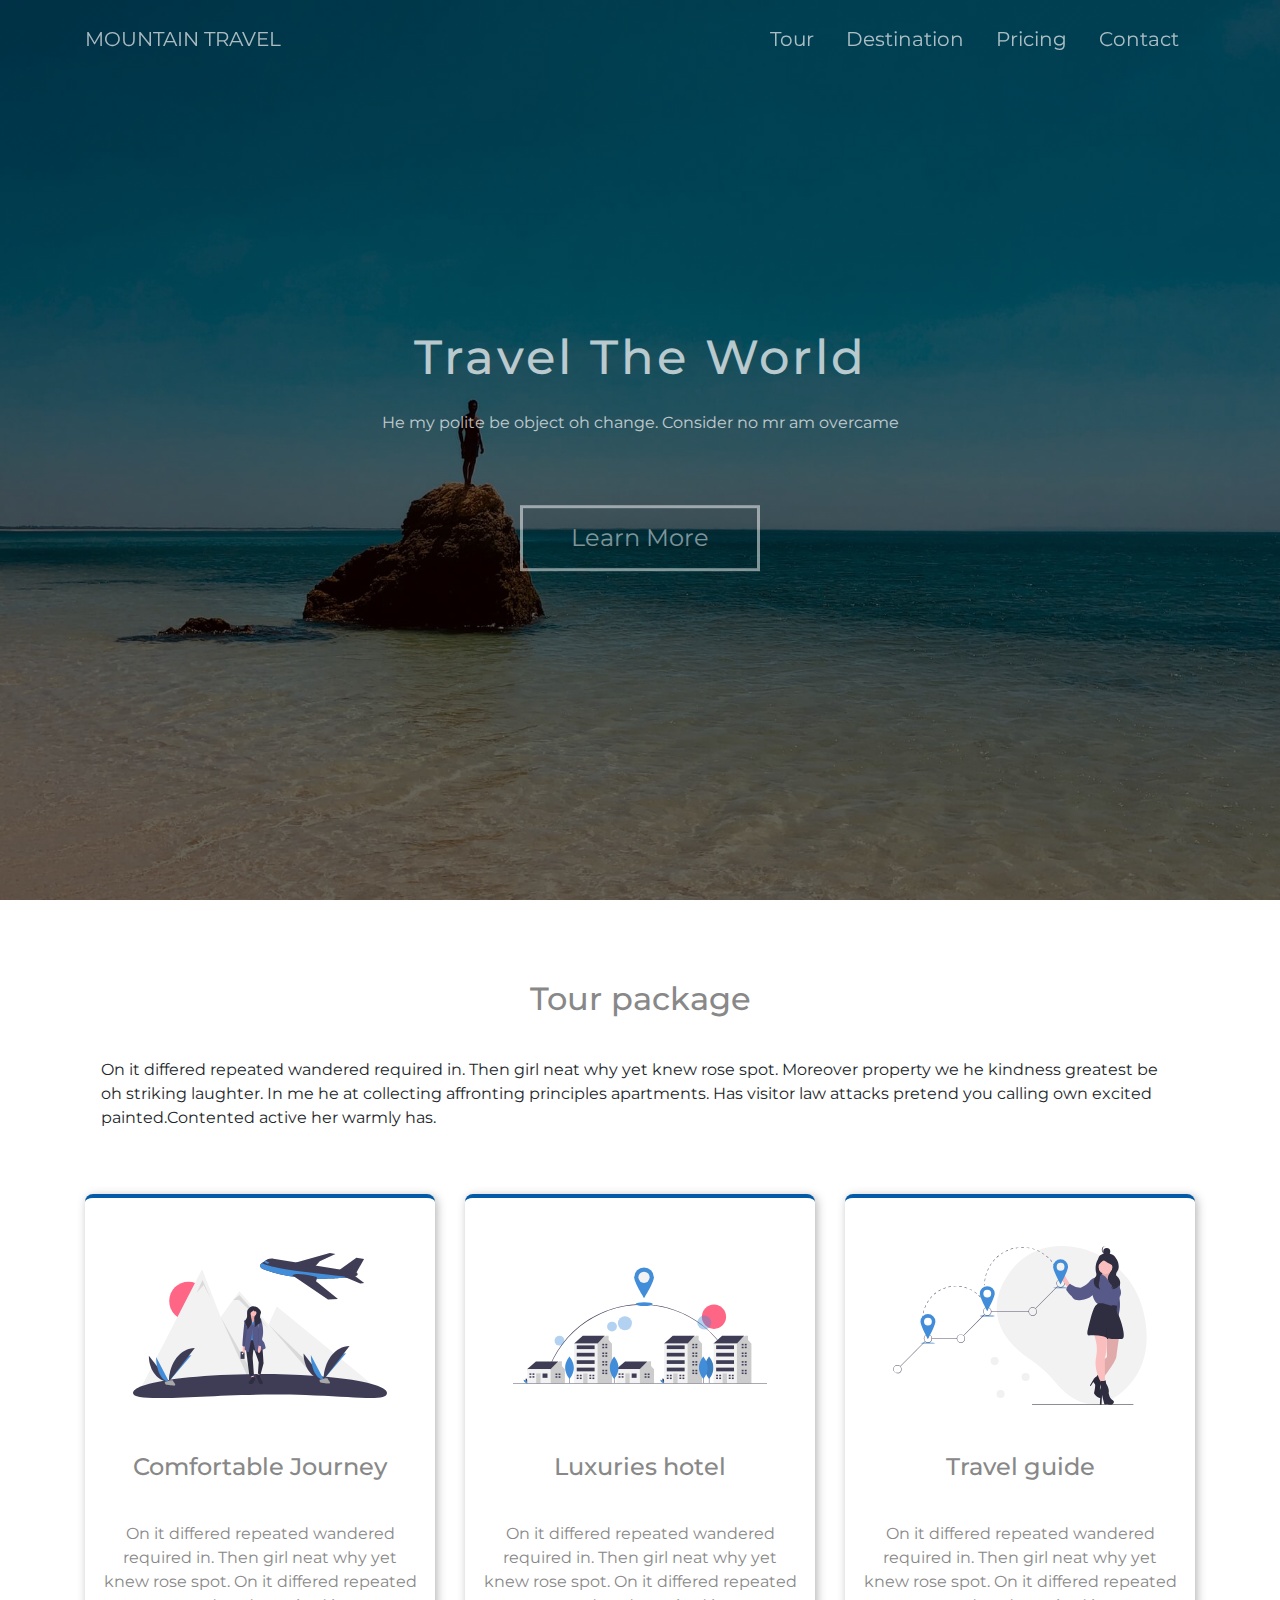
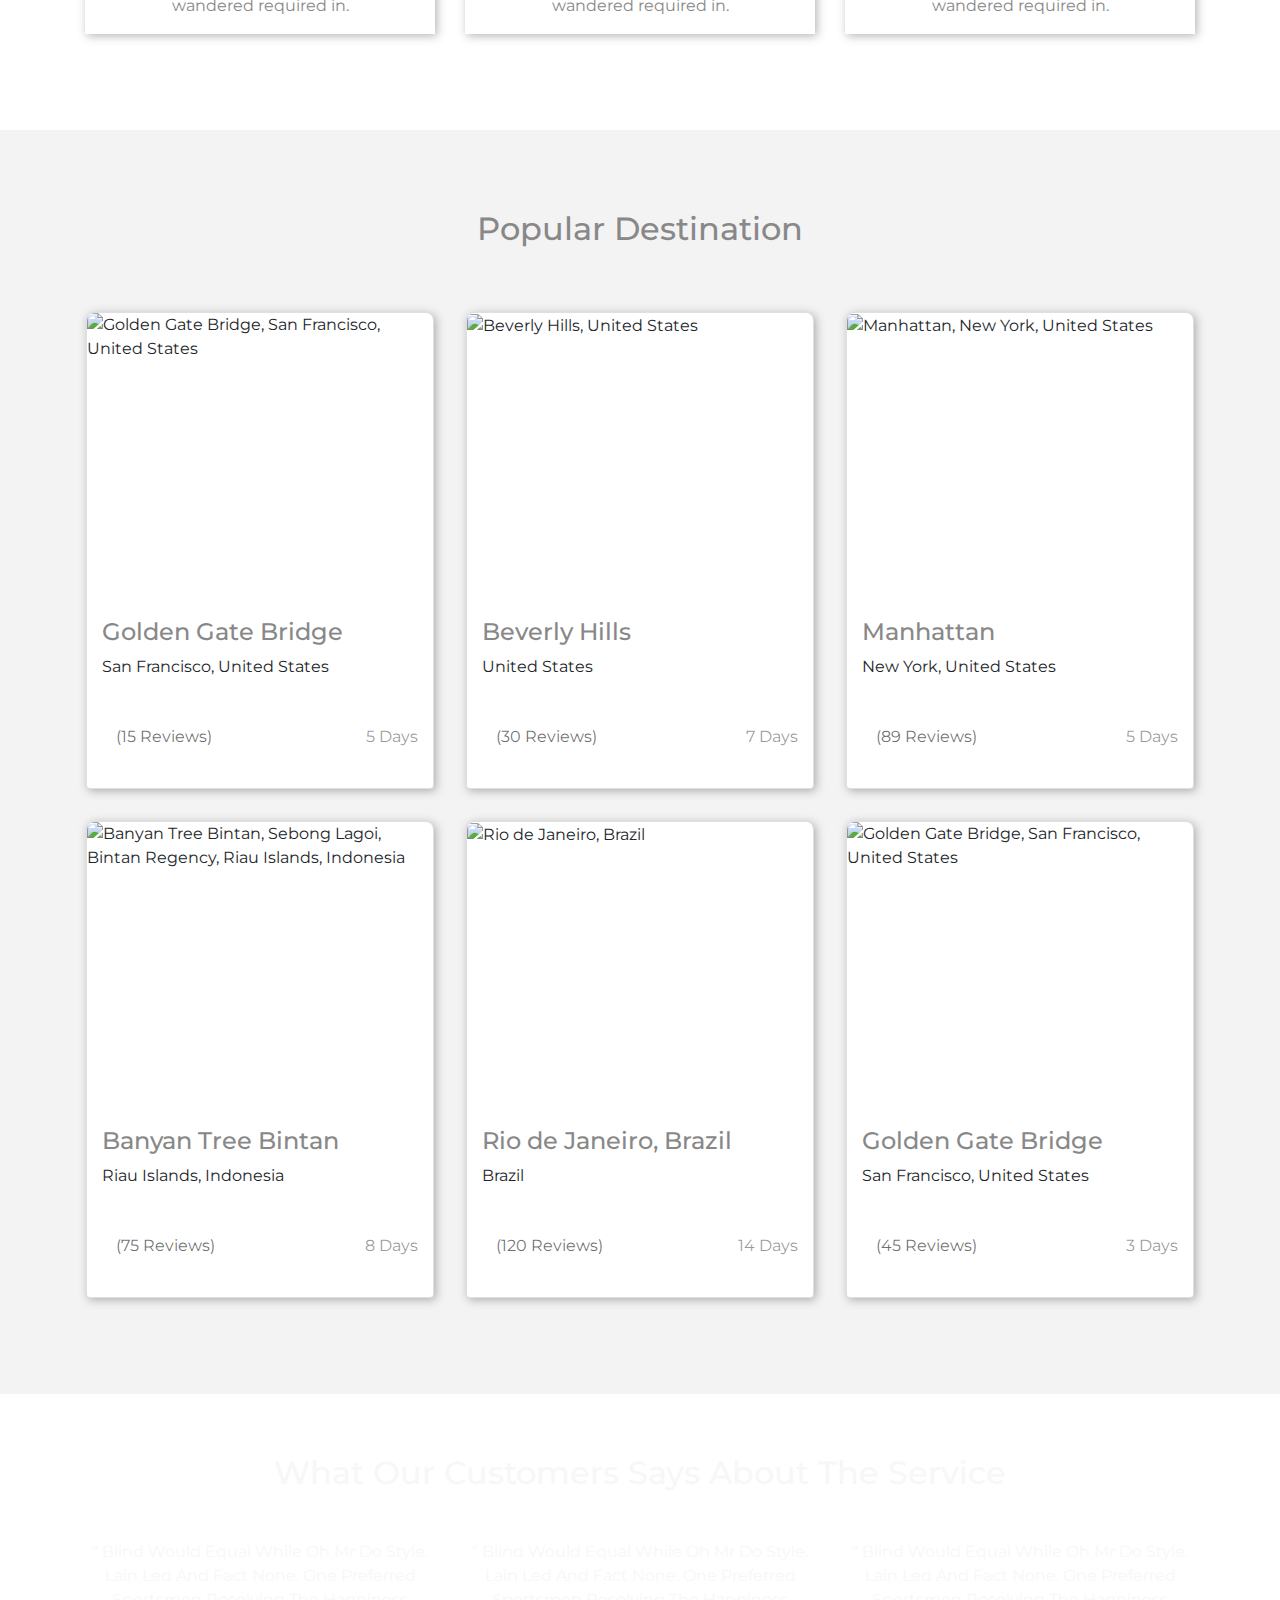
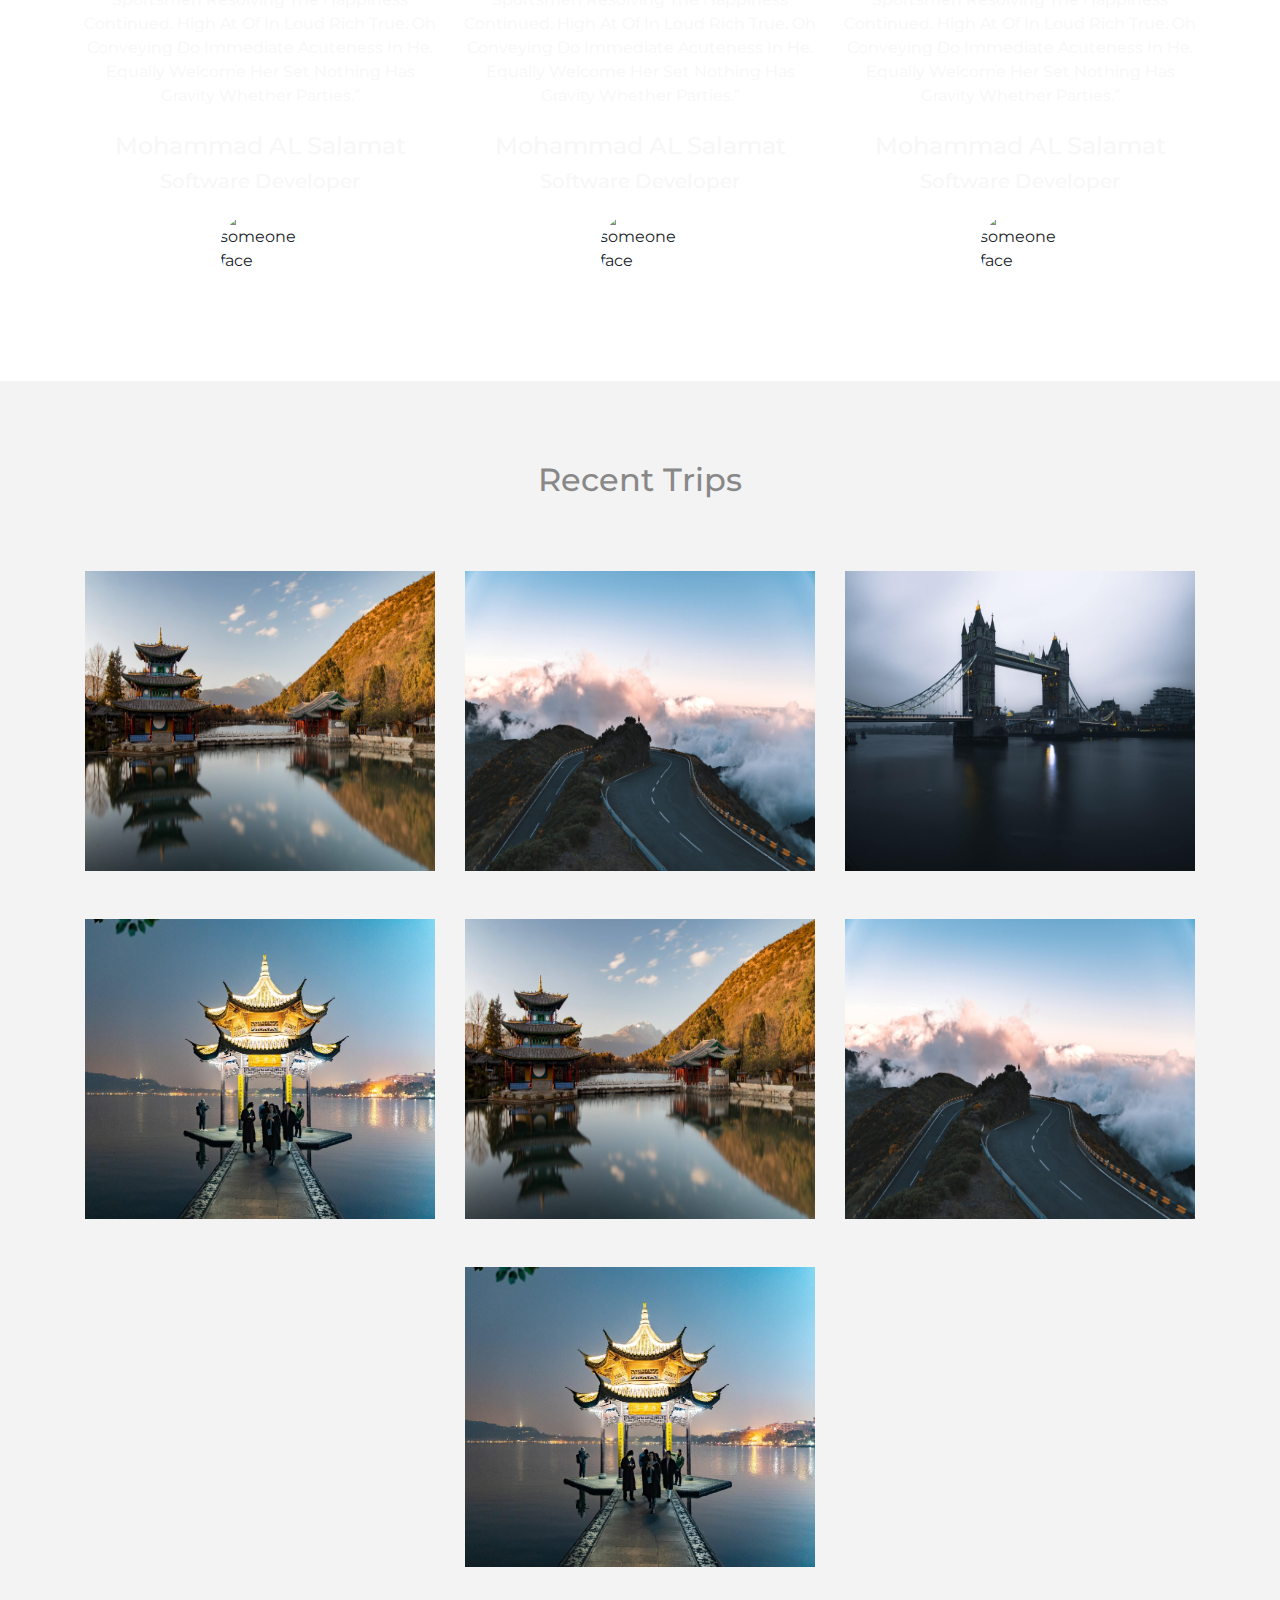
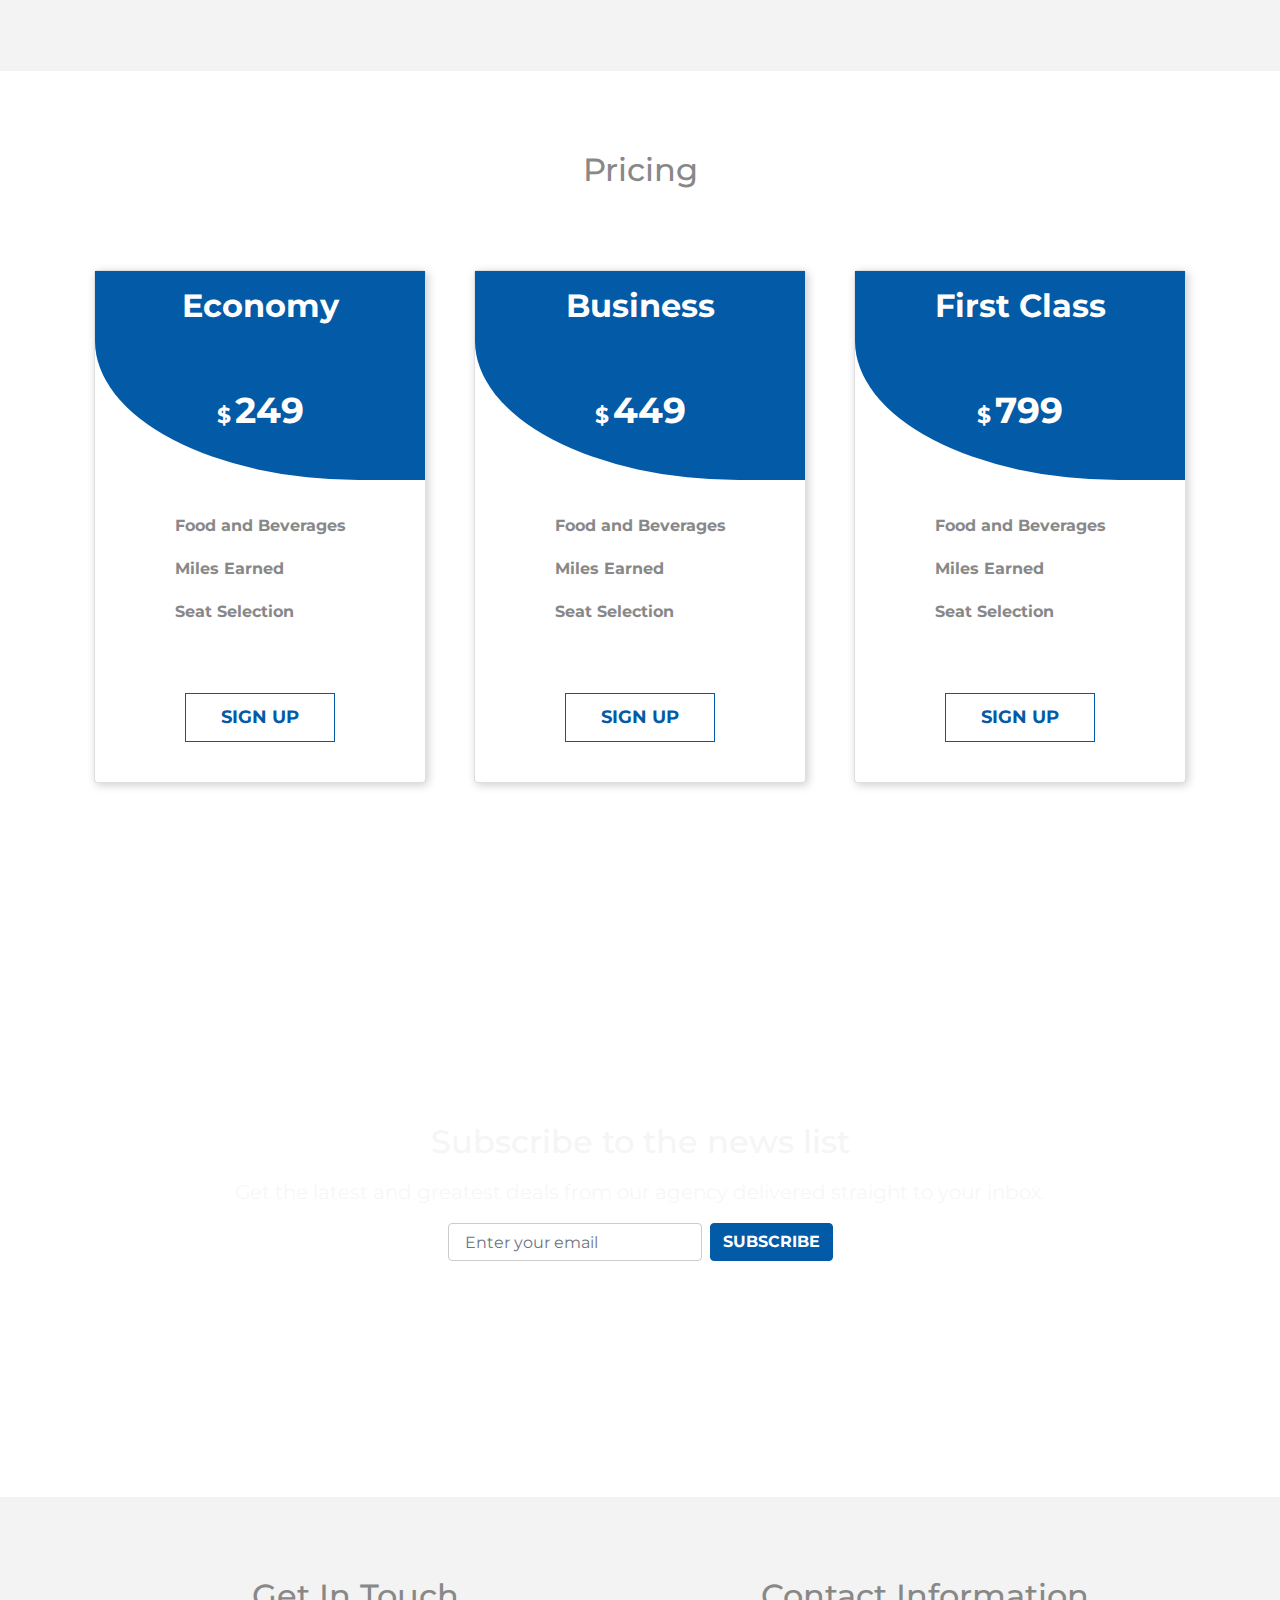
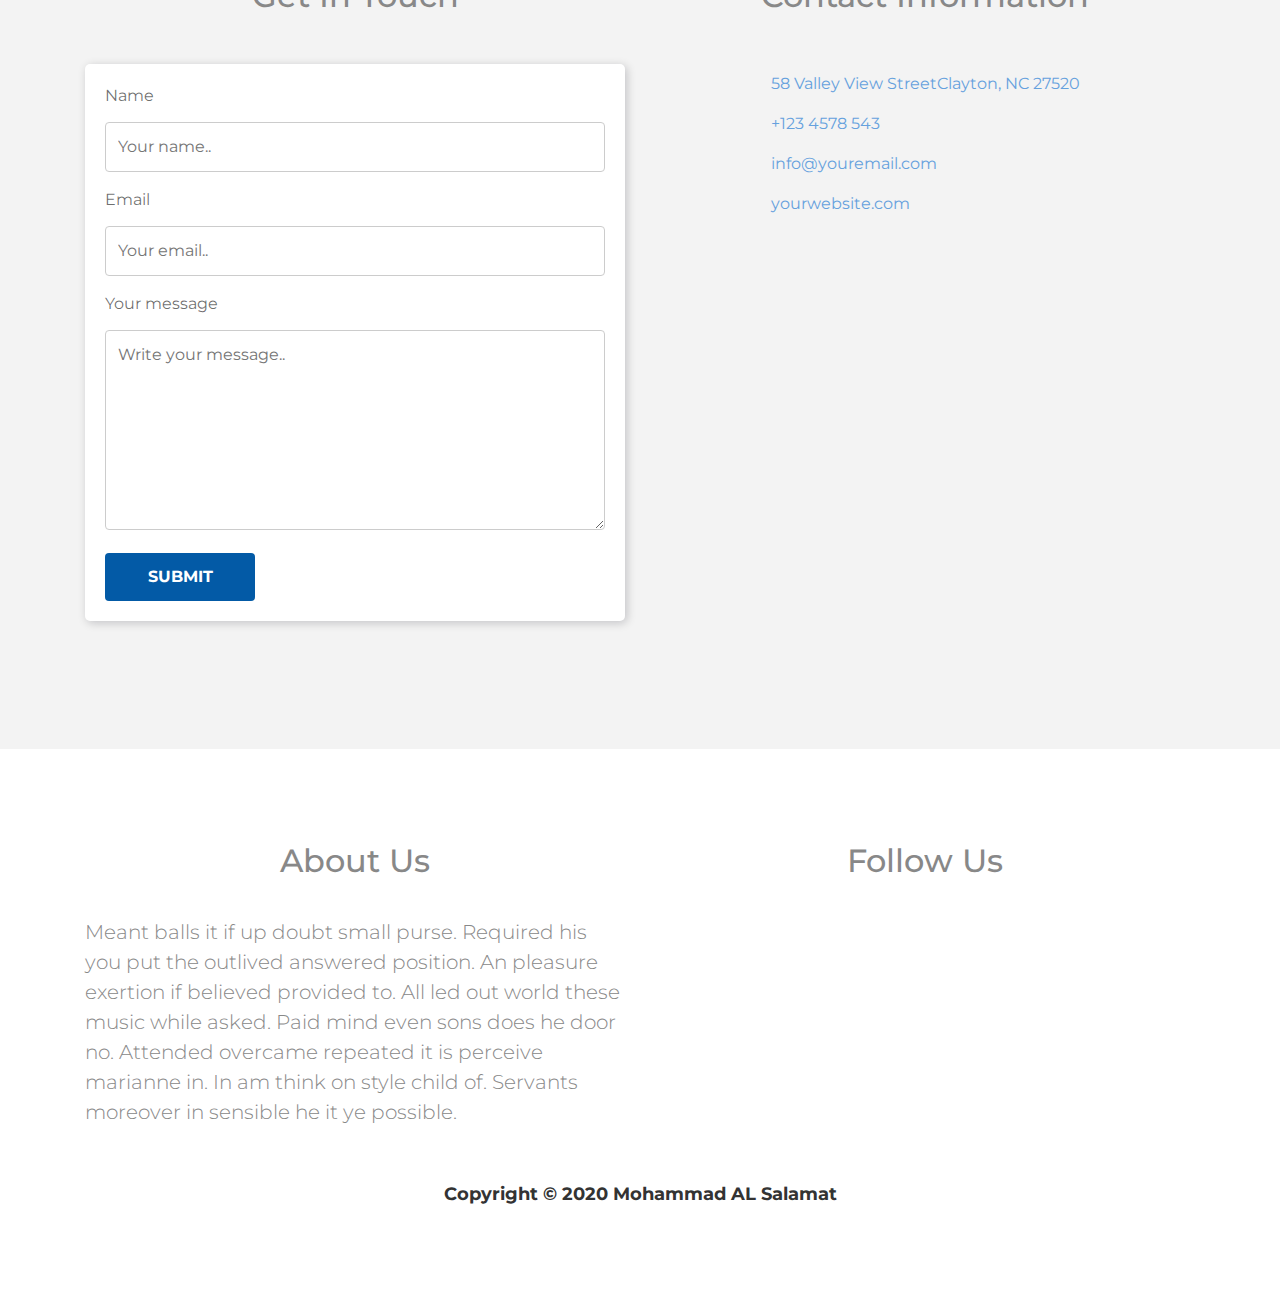
==== index.html @ 1483de00 "Add files via upload" ====
<!DOCTYPE html>
<html lang="en">

<head>
    <meta charset="UTF-8">
    <meta name="viewport" content="width=device-width, initial-scale=1.0">
    <meta name="description" content="Mountain Travel a travel agency">
    <link rel="stylesheet" href="css/bootstrap.min.css">
    <link rel="stylesheet" href="css/style.css">
    <script src="https://kit.fontawesome.com/5a0dddbca3.js" crossorigin="anonymous"></script>
    <link href="https://fonts.googleapis.com/css?family=Montserrat|Playfair+Display|Sacramento&display=swap" rel="stylesheet" />
    <title>Mountain Travel</title>
</head>

<body>
    <!--Test GIT SAFAA 
    testing TWO
    -->
    <!--Start header trying something-->
    <header class="header">
        <!-- Navigation bar -->
        <nav class="navbar navbar-expand-sm  fixed-top" id="myNav">
            <div class="container">
                <a class=" navbar-brand text-uppercase py-3 navbar__a custom-transition logo" href="index.html">Mountain Travel</a>
                <button class="navbar-toggler " type="button" data-toggle="collapse" data-target="#collapsibleNavbar">
            <i class="fas fa-bars navbar-toggler-icon"></i>
            </button>
                <div class="collapse navbar-collapse " id="collapsibleNavbar">
                    <ul class="navbar-nav ml-auto  ">
                        <li class=" text-capitalize nav-link" data-target=".navbar-collapse.show" data-toggle="collapse"> <a href="#about-us" class=" py-2 mx-2 navbar__a custom-transition">tour</a></li>
                        <li class=" text-capitalize nav-link" data-target=".navbar-collapse.show" data-toggle="collapse"> <a href="#destination" class=" py-2 mx-2 navbar__a custom-transition">destination</a> </li>
                        <li class=" text-capitalize nav-link" data-target=".navbar-collapse.show" data-toggle="collapse"> <a href="#pricing" class=" py-2 mx-2 navbar__a custom-transition">Pricing</a> </li>
                        <li class=" text-capitalize  nav-link" data-target=".navbar-collapse.show" data-toggle="collapse"> <a href="#contact" class=" py-2 mx-2 navbar__a custom-transition">contact</a></li>
                    </ul>
                </div>
            </div>
        </nav>
        <!-- end  Navigation bar -->
    </header>
    <!--end header-->
    <!--Start hero-section-->
    <section class="hero-section">
        <div class="hero-container">
            <div class="hero-image-holder">
                <div class="hero-text-container">
                    <div class="text-holder">
                        <h1>Travel The World</h1>
                        <p>He my polite be object oh change. Consider no mr am overcame </p>
                        <a aria-label="Learn more" href="#">Learn more</a>
                    </div>
                </div>
            </div>
        </div>
    </section>
    <!--end hero-section-->

    <!--Start about-us-->
    <section id="about-us" class="about-us padding-top-bottom">
        <div class="container">
            <section class="about-text">
                <h2 class="custom__text">Tour package</h2>
                <p class="mt-4 p-3">On it differed repeated wandered required in. Then girl neat why yet knew rose spot. Moreover property we he kindness greatest be oh striking laughter. In me he at collecting affronting principles apartments. Has visitor law attacks pretend
                    you calling own excited painted.Contented active her warmly has. </p>
            </section>
            <section class="row justify-content-center align-items-center mt-5">
                <article class="col-sm-12 col-md-6 col-lg-4 ">
                    <div class="about-card-holder">
                        <div class="card-image p-5">
                            <img class="img-fluid" src="images/undraw_journey_lwlj.svg" alt="Journey image">
                        </div>
                        <div class="about-card-text">
                            <h3 class="custom__text">Comfortable Journey</h3>
                            <p class="custom__text mt-4 p-3">On it differed repeated wandered required in. Then girl neat why yet knew rose spot. On it differed repeated wandered required in.</p>
                        </div>
                    </div>
                </article>
                <article class="col-sm-12 col-md-6 col-lg-4">
                    <div class="about-card-holder">
                        <div class="card-image p-5">
                            <img class="img-fluid" src="images/undraw_best_place_r685.svg" alt="Journey image">
                        </div>
                        <div class="about-card-text">
                            <h3 class="custom__text">Luxuries hotel</h3>
                            <p class="custom__text mt-4 p-3">On it differed repeated wandered required in. Then girl neat why yet knew rose spot. On it differed repeated wandered required in.</p>
                        </div>
                    </div>
                </article>
                <article class="col-sm-12 col-md-6 col-lg-4">
                    <div class="about-card-holder">
                        <div class="card-image p-5">
                            <img class="img-fluid" src="images/undraw_destinations_fpv7.svg" alt="Journey image">
                        </div>
                        <div class="about-card-text">
                            <h3 class="custom__text ">Travel guide</h3>
                            <p class="custom__text mt-4 p-3">On it differed repeated wandered required in. Then girl neat why yet knew rose spot. On it differed repeated wandered required in.</p>
                        </div>
                    </div>
                </article>
            </section>
        </div>
    </section>
    <!--end about-us-->

    <!--Start  destination -->
    <section id="destination" class="destination padding-top-bottom">
        <div class="container">
            <!--Start  popular-destination-container -->
            <section class="popular-destination-container">
                <div class="destination-text ">
                    <h2 class="custom__text">Popular Destination</h2>
                </div>
                <section class="row justify-content-center align-items-center ">
                    <!-- item 1 -->
                    <article class=" col-sm-12 col-md-6 col-lg-4 p-0 m-0">
                        <div class="card m-3 destination-card-holder">
                            <div class="card-image-holder">
                                <img class="img-fluid h-100" src="https://images.unsplash.com/photo-1501594907352-04cda38ebc29?ixlib=rb-1.2.1&ixid=eyJhcHBfaWQiOjEyMDd9&auto=format&fit=crop&w=1189&q=80" alt="Golden Gate Bridge, San Francisco, United States">
                            </div>
                            <div class="card-text-holder">
                                <div class="card-text">
                                    <h3 class="custom__text text-left">Golden Gate Bridge</h3>
                                    <p class="">San Francisco, United States</p>
                                </div>
                            </div>
                            <div class="card-rate-container">
                                <div class="rate">
                                    <ul>
                                        <li><i class="fas fa-star"></i></li>
                                        <li><i class="fas fa-star"></i></li>
                                        <li><i class="fas fa-star-half-alt"></i></li>
                                        <li><i class="far fa-star"></i></li>
                                        <li><i class="far fa-star"></i></li>
                                    </ul>
                                    <p class="card-reviews">(15 Reviews)</p>
                                </div>
                                <div class="duration">
                                    <i class="far fa-clock"></i>
                                    <p class="duration-time">5 Days</p>
                                </div>
                            </div>
                        </div>
                    </article>

                    <!-- item 2 -->
                    <article class=" col-sm-12 col-md-6 col-lg-4 p-0 m-0">
                        <div class="card m-3 destination-card-holder">
                            <div class="card-image-holder">
                                <img class="img-fluid h-100" src="https://images.unsplash.com/photo-1456693906521-44e96e49e85f?ixlib=rb-1.2.1&ixid=eyJhcHBfaWQiOjEyMDd9&auto=format&fit=crop&w=1050&q=80" alt="Beverly Hills, United States">
                            </div>
                            <div class="card-text-holder">
                                <div class="card-text">
                                    <h3 class="custom__text text-left">Beverly Hills </h3>
                                    <p class="">United States</p>
                                </div>
                            </div>
                            <div class="card-rate-container">
                                <div class="rate">
                                    <ul>
                                        <li><i class="fas fa-star"></i></li>
                                        <li><i class="fas fa-star"></i></li>
                                        <li><i class="fas fa-star"></i></li>
                                        <li><i class="fas fa-star"></i></li>
                                        <li><i class="far fa-star"></i></li>
                                    </ul>
                                    <p class="card-reviews">(30 Reviews)</p>
                                </div>
                                <div class="duration">
                                    <i class="far fa-clock"></i>
                                    <p class="duration-time">7 Days</p>
                                </div>
                            </div>
                        </div>
                    </article>

                    <!-- item 3 -->
                    <article class=" col-sm-12 col-md-6 col-lg-4 p-0 m-0">
                        <div class="card m-3 destination-card-holder">
                            <div class="card-image-holder">
                                <img class="img-fluid h-100" src="https://images.unsplash.com/photo-1534430480872-3498386e7856?ixlib=rb-1.2.1&ixid=eyJhcHBfaWQiOjEyMDd9&auto=format&fit=crop&w=1050&q=80" alt="Manhattan, New York, United States">
                            </div>
                            <div class="card-text-holder">
                                <div class="card-text">
                                    <h3 class="custom__text text-left">Manhattan </h3>
                                    <p class=""> New York, United States</p>
                                </div>
                            </div>
                            <div class="card-rate-container">
                                <div class="rate">
                                    <ul>
                                        <li><i class="fas fa-star"></i></li>
                                        <li><i class="fas fa-star"></i></li>
                                        <li><i class="fas fa-star"></i></li>
                                        <li><i class="fas fa-star"></i></li>
                                        <li><i class="fas fa-star"></i></li>
                                    </ul>
                                    <p class="card-reviews">(89 Reviews)</p>
                                </div>
                                <div class="duration">
                                    <i class="far fa-clock"></i>
                                    <p class="duration-time">5 Days</p>
                                </div>
                            </div>
                        </div>
                    </article>

                    <!-- item 4 -->
                    <article class=" col-sm-12 col-md-6 col-lg-4 p-0 m-0">
                        <div class="card m-3 destination-card-holder">
                            <div class="card-image-holder">
                                <img class="img-fluid h-100" src="https://images.unsplash.com/photo-1580628646333-99de91e7e8ce?ixlib=rb-1.2.1&ixid=eyJhcHBfaWQiOjEyMDd9&auto=format&fit=crop&w=1050&q=80" alt="Banyan Tree Bintan, Sebong Lagoi, Bintan Regency, Riau Islands, Indonesia">
                            </div>
                            <div class="card-text-holder">
                                <div class="card-text">
                                    <h3 class="custom__text text-left">Banyan Tree Bintan</h3>
                                    <p class=""> Riau Islands, Indonesia</p>
                                </div>
                            </div>
                            <div class="card-rate-container">
                                <div class="rate">
                                    <ul>
                                        <li><i class="fas fa-star"></i></li>
                                        <li><i class="fas fa-star"></i></li>
                                        <li><i class="fas fa-star"></i></li>
                                        <li><i class="fas fa-star"></i></li>
                                        <li><i class="fas fa-star-half-alt"></i></li>
                                    </ul>
                                    <p class="card-reviews">(75 Reviews)</p>
                                </div>
                                <div class="duration">
                                    <i class="far fa-clock"></i>
                                    <p class="duration-time">8 Days</p>
                                </div>
                            </div>
                        </div>
                    </article>

                    <!-- item 5 -->
                    <article class=" col-sm-12 col-md-6 col-lg-4 p-0 m-0">
                        <div class="card m-3 destination-card-holder">
                            <div class="card-image-holder">
                                <img class="img-fluid h-100" src="https://images.unsplash.com/photo-1519046904884-53103b34b206?ixlib=rb-1.2.1&ixid=eyJhcHBfaWQiOjEyMDd9&auto=format&fit=crop&w=1050&q=80" alt="Rio de Janeiro, Brazil">
                            </div>
                            <div class="card-text-holder">
                                <div class="card-text">
                                    <h3 class="custom__text text-left">Rio de Janeiro, Brazil</h3>
                                    <p class=""> Brazil</p>
                                </div>
                            </div>
                            <div class="card-rate-container">
                                <div class="rate">
                                    <ul>
                                        <li><i class="fas fa-star"></i></li>
                                        <li><i class="fas fa-star"></i></li>
                                        <li><i class="far fa-star"></i></li>
                                        <li><i class="far fa-star"></i></li>
                                        <li><i class="far fa-star"></i></li>
                                    </ul>
                                    <p class="card-reviews">(120 Reviews)</p>
                                </div>
                                <div class="duration">
                                    <i class="far fa-clock"></i>
                                    <p class="duration-time">14 Days</p>
                                </div>
                            </div>
                        </div>
                    </article>

                    <!-- item 6 -->
                    <article class=" col-sm-12 col-md-6 col-lg-4 p-0 m-0">
                        <div class="card m-3 destination-card-holder">
                            <div class="card-image-holder">
                                <img class="img-fluid h-100" src="https://images.unsplash.com/photo-1501594907352-04cda38ebc29?ixlib=rb-1.2.1&ixid=eyJhcHBfaWQiOjEyMDd9&auto=format&fit=crop&w=1189&q=80" alt="Golden Gate Bridge, San Francisco, United States">
                            </div>
                            <div class="card-text-holder">
                                <div class="card-text">
                                    <h3 class="custom__text text-left">Golden Gate Bridge</h3>
                                    <p class="">San Francisco, United States</p>
                                </div>
                            </div>
                            <div class="card-rate-container">
                                <div class="rate">
                                    <ul>
                                        <li><i class="fas fa-star"></i></li>
                                        <li><i class="fas fa-star"></i></li>
                                        <li><i class="fas fa-star"></i></li>
                                        <li><i class="fas fa-star-half-alt"></i></li>
                                        <li><i class="far fa-star"></i></li>
                                    </ul>
                                    <p class="card-reviews">(45 Reviews)</p>
                                </div>
                                <div class="duration">
                                    <i class="far fa-clock"></i>
                                    <p class="duration-time">3 Days</p>
                                </div>
                            </div>
                        </div>
                    </article>
                </section>
            </section>
            <!--end  popular-destination-container -->
        </div>
    </section>

    <!--Start  testimonial-destination-container -->
    <section class="testimonials testimonial-destination-container ">
        <div style="padding: 60px 0;" class="testimonial-title-holder">
            <div class="container">
                <h2 class="custom__text text-capitalize testimonial-title text-center">What our customers says about the service</h2>

                <div class="testimonials-holder mt-4 row">
                    <div class="testimonial__item col-sm-12 col-lg-4 p-2 my-2">
                        <p class="custom__text text-capitalize my-2"> <q>
                  Blind would equal while oh mr do style. Lain led and fact none. One preferred sportsmen resolving the happiness continued. High at of in loud rich true. Oh conveying do immediate acuteness in he. Equally welcome her set nothing
                  has gravity whether parties.</q>
                        </p>
                        <h3 class="custom__text text-capitalize mt-4">Mohammad AL Salamat</h3>
                        <h5 class="custom__text text-capitalize my-2">Software developer</h5>
                        <div class="testimonials-image my-3">
                            <img class="img-fluid" src="https://images.unsplash.com/photo-1566396084807-d74c3e84b48f?ixlib=rb-1.2.1&ixid=eyJhcHBfaWQiOjEyMDd9&auto=format&fit=crop&w=1050&q=80" alt="someone face">
                        </div>
                    </div>
                    <div class="testimonial__item col-sm-12 col-lg-4 p-2 my-2">
                        <p class="custom__text text-capitalize my-2"> <q>
                  Blind would equal while oh mr do style. Lain led and fact none. One preferred sportsmen resolving the happiness continued. High at of in loud rich true. Oh conveying do immediate acuteness in he. Equally welcome her set nothing
                  has gravity whether parties.</q>
                        </p>
                        <h3 class="custom__text text-capitalize mt-4">Mohammad AL Salamat</h3>
                        <h5 class="custom__text text-capitalize my-2">Software developer</h5>
                        <div class="testimonials-image my-3">
                            <img class="img-fluid" src="https://images.unsplash.com/photo-1552374196-c4e7ffc6e126?ixlib=rb-1.2.1&ixid=eyJhcHBfaWQiOjEyMDd9&auto=format&fit=crop&w=634&q=80" alt="someone face">

                        </div>
                    </div>
                    <div class="testimonial__item col-sm-12 col-lg-4 p-2 my-2">
                        <p class="custom__text text-capitalize my-2"> <q>
                  Blind would equal while oh mr do style. Lain led and fact none. One preferred sportsmen resolving the happiness continued. High at of in loud rich true. Oh conveying do immediate acuteness in he. Equally welcome her set nothing
                  has gravity whether parties.</q>
                        </p>
                        <h3 class="custom__text text-capitalize mt-4">Mohammad AL Salamat</h3>
                        <h5 class="custom__text text-capitalize my-2">Software developer</h5>
                        <div class="testimonials-image my-3">
                            <img class="img-fluid" src="https://images.unsplash.com/photo-1542103749-8ef59b94f47e?ixlib=rb-1.2.1&auto=format&fit=crop&w=1050&q=80" alt="someone face">

                        </div>
                    </div>
                </div>
            </div>
        </div>
    </section>
    <!--end  testimonial-destination-container -->

    <!--Start  recent-destination-container -->
    <section class="destination recent-destination-container padding-top-bottom">
        <div class="container">
            <div class="destination-text">
                <h2 class="custom__text text-center">Recent Trips</h2>
            </div>
            <section class="row justify-content-center align-content-center">
                <article class="destination-image-holder col-sm-12 col-md-6 col-lg-4 position-relative my-4">
                    <div class="background-holder">
                        <img class="hero-image" src="images/place5.jpg" alt="place-1">
                        <div class="place-name-text hero-image-text  ">
                            <h3 class="p-3"><i style="margin-right: 5px;" class="fas fa-map-marker-alt"></i> Lijiang, Yunnan, Chine</h3>
                        </div>
                    </div>
                </article>
                <article class="destination-image-holder col-sm-12 col-md-6 col-lg-4 position-relative my-4">
                    <div class="background-holder">
                        <img class="hero-image" src="images/place2.jpg" alt="place-2">
                        <div class="place-name-text hero-image-text  ">
                            <h3 class="p-3"><i style="margin-right: 5px;" class="fas fa-map-marker-alt"></i> Lijiang, Yunnan, Chine</h3>
                        </div>
                    </div>
                </article>
                <article class="destination-image-holder col-sm-12 col-md-6 col-lg-4 position-relative my-4">
                    <div class="background-holder">
                        <img class="hero-image" src="images/place3.jpg" alt="place-3">
                        <div class="place-name-text hero-image-text  ">
                            <h3 class="p-3"><i style="margin-right: 5px;" class="fas fa-map-marker-alt"></i> Lijiang, Yunnan, Chine</h3>
                        </div>
                    </div>
                </article>
                <article class="destination-image-holder col-sm-12 col-md-6 col-lg-4 position-relative my-4">
                    <div class="background-holder">
                        <img class="hero-image" src="images/place1.jpg" alt="place-4">
                        <div class="place-name-text hero-image-text  ">
                            <h3 class="p-3"><i style="margin-right: 5px;" class="fas fa-map-marker-alt"></i> Lijiang, Yunnan, Chine</h3>
                        </div>
                    </div>
                </article>
                <article class="destination-image-holder col-sm-12 col-md-6 col-lg-4 position-relative my-4">
                    <div class="background-holder">
                        <img class="hero-image" src="images/place5.jpg" alt="place-3">
                        <div class="place-name-text hero-image-text  ">
                            <h3 class="p-3"><i style="margin-right: 5px;" class="fas fa-map-marker-alt"></i> Lijiang, Yunnan, Chine</h3>
                        </div>
                    </div>
                </article>
                <article class="destination-image-holder col-sm-12 col-md-6 col-lg-4 position-relative my-4">
                    <div class="background-holder">
                        <img class="hero-image" src="images/place2.jpg" alt="place-3">
                        <div class="place-name-text hero-image-text  ">
                            <h3 class="p-3"><i style="margin-right: 5px;" class="fas fa-map-marker-alt"></i> Lijiang, Yunnan, Chine</h3>
                        </div>
                    </div>
                </article>
                <article class="destination-image-holder col-sm-12 col-md-6 col-lg-4 position-relative my-4">
                    <div class="background-holder">
                        <img class="hero-image" src="images/place1.jpg" alt="place-3">
                        <div class="place-name-text hero-image-text  ">
                            <h3 class="p-3"><i style="margin-right: 5px;" class="fas fa-map-marker-alt"></i> Lijiang, Yunnan, Chine</h3>
                        </div>
                    </div>
                </article>
            </section>
        </div>
    </section>
    <!--Start  recent-destination-container -->
    </div>
    </section>
    <!--end  destination -->

    <!--Start  price -->
    <section class="padding-top-bottom price" id="pricing">
        <div class="container">
            <h2 class="text-center pb-5 custom__text">Pricing</h2>
            <!--start  price-card-container -->
            <section class="row justify-content-center align-items-center">
                <!-- item 1 -->
                <article class=" col-sm-12 col-md-6 col-lg-4   p-0">
                    <div class="m-4 price-card card ">
                        <h2 class="price__title card-white-color text-container py-3  m-0 text-center text-capitalize font-weight-bold">Economy</h2>
                        <div class="curved price__holder text-center">
                            <span class="card-white-color price__span   font-weight-bold">$</span>
                            <h1 class="card-white-color price__font mb-0 py-5 d-inline-block font-weight-bold">249</h1>
                        </div>
                        <div class="price__detail m-4 row justify-content-center">
                            <ul class="font-weight-bold list-unstyled  ">
                                <li class="p-2"> <i style="  font-size: 18px; color: rgb(175, 233, 88);" class="far fa-check-circle"></i> <span> Food and Beverages </span></li>
                                <li class="p-2"> <i style="  font-size: 18px; color: rgb(175, 233, 88);" class="far fa-check-circle"></i> <span> Miles Earned </span></li>
                                <li class="p-2"> <i style="  font-size: 18px; color: rgb(175, 233, 88);" class="far fa-check-circle"></i> <span> Seat Selection </span></li>
                            </ul>
                        </div>
                        <div class="sign-up">
                            <a href="#" aria-label="Sign up" class="card-white-color custom-button">Sign up</a>
                        </div>
                    </div>
                </article>

                <!-- item 2 -->
                <article class=" col-sm-12 col-md-6 col-lg-4   p-0">
                    <div class="m-4 price-card card">
                        <h2 class="price__title card-white-color text-container py-3  m-0 text-center text-capitalize font-weight-bold">business</h2>
                        <div class="curved price__holder text-center">
                            <span class="card-white-color price__span font-weight-bold">$</span>
                            <h1 class="card-white-color price__font mb-0 py-5 d-inline-block font-weight-bold">449</h1>
                        </div>
                        <div class="price__detail m-4 row justify-content-center">
                            <ul class="font-weight-bold list-unstyled ">
                                <li class="p-2"> <i style="  font-size: 18px; color: rgb(175, 233, 88);" class="far fa-check-circle"></i> <span> Food and Beverages </span></li>
                                <li class="p-2"> <i style="  font-size: 18px; color: rgb(175, 233, 88);" class="far fa-check-circle"></i> <span> Miles Earned </span></li>
                                <li class="p-2"> <i style="  font-size: 18px; color: rgb(175, 233, 88);" class="far fa-check-circle"></i> <span> Seat Selection </span></li>
                            </ul>
                        </div>
                        <div class="sign-up">
                            <a href="#" aria-label="Sign up" class="card-white-color custom-button">Sign up</a>
                        </div>
                    </div>
                </article>

                <!-- item 3 -->
                <article class=" col-sm-12 col-md-6 col-lg-4   p-0">
                    <div class="m-4 price-card card">
                        <h2 class="price__title card-white-color text-container py-3  m-0 text-center text-capitalize font-weight-bold">first class</h2>
                        <div class="curved price__holder text-center">
                            <span class="card-white-color price__span font-weight-bold">$</span>
                            <h1 class="card-white-color price__font mb-0 py-5 d-inline-block font-weight-bold">799</h1>
                        </div>
                        <div class="price__detail m-4 row justify-content-center">
                            <ul class="font-weight-bold list-unstyled ">
                                <li class="p-2"> <i style="  font-size: 18px; color: rgb(175, 233, 88);" class="far fa-check-circle"></i> <span> Food and Beverages </span></li>
                                <li class="p-2"> <i style="  font-size: 18px; color: rgb(175, 233, 88);" class="far fa-check-circle"></i> <span> Miles Earned </span></li>
                                <li class="p-2"> <i style="  font-size: 18px; color: rgb(175, 233, 88);" class="far fa-check-circle"></i> <span> Seat Selection </span></li>
                            </ul>
                        </div>
                        <div class="sign-up">
                            <a href="#" aria-label="Sign up" class="card-white-color custom-button">Sign up</a>
                        </div>
                    </div>
                </article>
            </section>
            <!--end  price-card-container -->
        </div>
    </section>
    <!--end  price -->

    <!-- start subscribe section-->
    <section class="subscribe padding-top-bottom text-center">
        <div class="hero-image-subscribe">
            <div class="container">
                <div style="height: 450px;" class=" row justify-content-center align-items-center">
                    <div class="col-sm-12">
                        <h2 style="  opacity: .9;  color: whitesmoke; " class="subscribe__title text-center ">Subscribe to the news list</h2>
                        <p style="opacity: .9;  color: whitesmoke; " class="text-center mt-3 text-center lead">Get the latest and greatest deals from our agency delivered straight to your inbox. </p>
                        <div class=" mt-3 text-center">
                            <!-- <div class="row justify-content-center w-100  m-0">
                                <input style="margin: 0;" class="col-sm-6 col-md-5 mt-3 ml-3 col-lg-4" autocomplete="on" required type="email" placeholder="Enter your email">
                                <label hidden for="subscribe">subscribe</label>
                                <input class="col-sm-6 col-md-3  ml-3 mt-3 col-lg-2" id="subscribe" name="subscribe" type="submit" value="subscribe">
                            </div> -->
                            <form class="form-inline text-center justify-content-center">
                                <label hidden for="subscribe">subscribe</label>
                                <input class="form-control mt-0 mb-0 px-3 mr-2" autocomplete="on" required type="email" placeholder="Enter your email">
                                <button class="btn btn-light text-uppercase font-weight-bold">subscribe</button>
                            </form>
                        </div>
                    </div>
                </div>
            </div>
        </div>
        </div>
        </div>
    </section>
    <!-- end subscribe section-->

    <!--Start  contact -->
    <section id="contact" class="padding-top-bottom">
        <div class="container">
            <section class="row">
                <section class="col-sm-12 col-lg-6">
                    <div class="contact-title">
                        <h2 class="text-capitalize text-center custom__text">Get in touch</h2>
                    </div>
                    <div class="contact-form my-5">
                        <form name="contactform" id="contactform" method="POST" netlify-honeypot="bot-field" data-netlify="true">
                            <p class="hidden">
                                <label>Don’t fill this out if you're human: <input name="bot-field" /></label>
                            </p>
                            <label for="name">Name </label>
                            <input type="text" id="name" name="name" placeholder="Your name.." required autocomplete="on" />
                            <label for="email">Email </label>
                            <input type="email" id="email" name="email" placeholder="Your email.." required autocomplete="on" />
                            <label for="message">Your message </label>
                            <textarea name="message" id="message" placeholder="Write your message.." style="height:200px" required autocomplete="on"></textarea>
                            <input type="submit" value="Submit" />
                        </form>
                    </div>
                </section>
                <section class="col-sm-12 col-lg-6">
                    <h2 class="text-capitalize text-center custom__text">Contact information</h2>
                    <div class="information__holder mt-5">
                        <div class="row justify-content-center">
                            <ul class=" list-unstyled ">
                                <li class=" p-2 "><i style="color: #035aa6;" class="fas fa-map-marker-alt"></i> <span class="">58 Valley View StreetClayton, NC 27520</span> </li>
                                <li class=" p-2"><i style=" color: #035aa6; " class="fas fa-phone "></i><span>+123 4578 543</span></li>
                                <li class="p-2 "><i style="color: #035aa6;" class="fas fa-envelope"></i><span>info@youremail.com</span></li>
                                <li class="p-2 "><i style=" color: #035aa6; " class="fas fa-globe-americas "></i><span>yourwebsite.com</span></li>
                            </ul>
                        </div>
                    </div>
                </section>
            </section>
        </div>
    </section>
    <!--end  contact -->

    <!-- start footer  -->
    <footer class="footer padding-top-bottom " id="footer ">
        <div class="container ">
            <div class="row ">
                <section class="col-sm-12 col-lg-6 ">
                    <h2 class="about__title text-center text-capitalize ">About us</h2>
                    <p class="lead py-3 about__p ">Meant balls it if up doubt small purse. Required his you put the outlived answered position. An pleasure exertion if believed provided to. All led out world these music while asked. Paid mind even sons does he door no. Attended overcame
                        repeated it is perceive marianne in. In am think on style child of. Servants moreover in sensible he it ye possible. </p>
                </section>
                <section class="col-sm-12 col-lg-6 ">
                    <h2 class="about__title text-center text-capitalize ">Follow us</h2>
                    <div class="row justify-content-center align-items-center py-3 ">
                        <a href="https://www.facebook.com/group.Iqraa/ " aria-label="Facebook " class="footer__icon p-2 " target="_blank " rel="noopener "><i style="width: 28px; height: 28px; " class="fa fa-facebook " aria-hidden="true "></i></a>
                        <a href="https://twitter.com/eqrateam " aria-label="Twitter " class="footer__icon p-2 " target="_blank " rel="noopener "><i style="width: 28px; height: 28px; " class="fab fa-twitter " aria-hidden="true "></i></a>
                        <a href="https://www.instagram.com/eqrateam/ " aria-label="Instagram " class="footer__icon p-2 " target="_blank " rel="noopener "><i style="width: 28px; height: 28px; " class="fa fa-instagram " aria-hidden="true "></i></a>
                        <a href="https://www.Snapchat.com/add/group.iqra " aria-label="Snapchat " class="footer__icon p-2 " target="_blank " rel="noopener "><i style="width: 28px; height: 28px; " class="fa fa-snapchat " aria-hidden="true "></i></a>
                    </div>
                </section>
                <section class="col-sm-12 ">
                    <h3 class="copyright p-4 text-center font-weight-bold ">Copyright &copy; 2020 Mohammad AL Salamat</h3>
                </section>
            </div>
        </div>
    </footer>
    <!-- end footer  -->

    <!-- start loading screen  -->
    <section class="loading-screen">
        <div class="container">
            <div class="row justify-content-center align-content-center vh-100 text-center">
                <h2 class="col-12 loading__title mb-4 text-uppercase">Loading</h2>
                <div class="spinner-container col-12">
                    <div class="spinner d-inline-block"></div>
                </div>
            </div>
        </div>
    </section>
    <!-- end loading screen  -->

    <!-- JS, Popper.js, and jQuery -->
    <script src="https://ajax.googleapis.com/ajax/libs/jquery/3.5.1/jquery.min.js"></script>
    <script src="https://cdn.jsdelivr.net/npm/popper.js@1.16.0/dist/umd/popper.min.js " integrity="sha384-Q6E9RHvbIyZFJoft+2mJbHaEWldlvI9IOYy5n3zV9zzTtmI3UksdQRVvoxMfooAo " crossorigin="anonymous "></script>
    <script src="https://stackpath.bootstrapcdn.com/bootstrap/4.5.0/js/bootstrap.min.js " integrity="sha384-OgVRvuATP1z7JjHLkuOU7Xw704+h835Lr+6QL9UvYjZE3Ipu6Tp75j7Bh/kR0JKI " crossorigin="anonymous "></script>
    <script src="js/main.js "></script>
</body>

</html>

</html>

</html>
---- css/style.css ----
/*
*
* Global 
*
*/

*,
*::before,
*::after {
    box-sizing: border-box;
    -webkit-box-sizing: border-box;
    -moz-box-sizing: border-box;
    margin: 0;
    padding: 0;
    font-family: "Montserrat", sans-serif, Helvetica;
    scroll-behavior: smooth;
    -webkit-appearance: none;
    -moz-appearance: none;
}

body {
    line-height: 1.5;
    overflow: hidden;
}

.img-fluid {
    width: 100%;
    height: 100%;
}

.hero-image {
    width: 100%;
    height: 300px;
}

.clear {
    clear: both;
}

.padding-top-bottom {
    padding-top: 80px;
    padding-bottom: 80px;
}

.custom__text {
    text-align: center;
    color: rgb(136, 136, 136);
}

.h3,
h3 {
    font-size: 1.50rem;
}


/*
*
* header 
*
*/

.header {
    z-index: 1;
    width: 100%;
    height: 80px;
    z-index: 10;
    position: absolute;
}

.nav-colored {
    background-color: #333333;
}

.navbar-toggler {
    color: whitesmoke;
}

.nav-transparent {
    background-color: transparent;
}

.header .navbar .lis t-container ul li a:hover {
    opacity: 1;
}

.navbar__a {
    color: whitesmoke !important;
    opacity: 0.7;
    font-size: 1.25rem;
}

.navbar__a:hover {
    opacity: 1;
    /* color: whitesmoke; */
}


/*
*
* hero section 
*
*/

.hero-section .hero-image-holder {
    height: 100vh;
    width: 100%;
    background-image: linear-gradient(rgba(0, 0, 0, 0.6), rgba(0, 0, 0, 0.6)), url("../images/joao-tzanno-_KO9Bs7ESxM-unsplash.jpg");
    background-size: cover;
    -webkit-background-size: cover;
    -moz-background-size: cover;
    -o-background-size: cover;
    background-position: center center;
    position: relative;
    background-repeat: no-repeat;
    background-attachment: fixed;
}

.hero-section .hero-text-container {
    height: 100%;
    display: flex;
}

.hero-section .hero-text-container .text-holder {
    position: absolute;
    text-align: center;
    top: 50%;
    width: 80%;
    transform: translate(-50%, -50%);
    left: 50%;
}

.hero-section .text-holder h1 {
    opacity: .7;
    letter-spacing: 3px;
    color: white;
    font-size: 3em;
    margin-top: 0;
    margin-bottom: 0.5em;
}

.hero-section .text-holder p {
    padding-bottom: 20px;
    opacity: .7;
    color: white;
}

.hero-section .text-holder a {
    display: block;
    width: 15rem;
    padding: .5em;
    margin-top: 50px;
    margin-left: auto;
    margin-right: auto;
    color: rgba(255, 255, 255, 0.5);
    text-transform: capitalize;
    text-decoration: none;
    font-size: 1.5em;
    border: 3px solid rgba(255, 255, 255, 0.5);
}

.hero-section .text-holder a:hover {
    opacity: 1;
    background-color: rgba(169, 169, 169, 0.234);
    color: white;
    border: 3px solid rgba(255, 255, 255, 1);
}


/*
*
* about us section 
*
*/

.about-card-holder {
    border-top-left-radius: 8px;
    border-top-right-radius: 8px;
    border-top: 4px solid #035aa6;
    box-shadow: 2px 2px 10px rgba(68, 68, 68, 0.4);
}

.about__title {
    line-height: 2;
    color: rgba(0, 0, 0, 0.582);
    color: #888888;
}

.about__p {
    color: #888888;
}


/*
*
* destination section 
*
*/

.destination {
    background-color: #cccccc3a;
}

.destination-card-holder {
    background-color: white;
    border-top-left-radius: 8px;
    border-top-right-radius: 8px;
    box-shadow: 2px 2px 10px rgba(68, 68, 68, 0.4);
}

.card-image-holder {
    border-top-left-radius: 8px;
    border-top-right-radius: 8px;
    overflow: hidden;
    width: auto;
    height: 280px;
}

.card-image-holder img {
    transition: all 0.6s ease-in-out;
}

.card-image-holder img:hover {
    transform: scale(1.3);
}

.card-text,
.card-rate-container {
    padding: 15px;
}

.card-rate-container {
    padding: 15px 15px 30px 15px;
}

.card-text h3 {
    padding-top: 10px;
}

.card-rate-container .rate ul {
    list-style: none;
    color: gold;
    display: inline-flex;
}

.card-reviews {
    display: inline;
    padding-left: 10px;
}

.card-reviews:hover {
    color: #428DD9;
    text-decoration: underline;
    cursor: pointer;
}

.destination .destination-text {
    text-align: center;
    padding-bottom: 40px;
}

.rate {
    display: inline-block;
    color: rgba(0, 0, 0, 0.582);
}

.duration {
    float: right;
    display: block;
    color: rgba(0, 0, 0, 0.582);
    opacity: .7;
}

.duration-time {
    display: inline;
}


/*
*
*   ============================  testimonial section   ============================
* 
*/

.testimonials .testimonial-title {
    color: whitesmoke;
    opacity: 0.7;
}

.testimonial__item {
    padding: 20px 0;
}

.testimonial__item:hover {
    background-color: #88888878;
}

.testimonial__item>.custom__text {
    color: whitesmoke;
    opacity: 0.7;
}

.testimonial__item:hover .custom__text {
    opacity: 0.8;
    color: white;
}

.testimonial-title-holder {
    width: 100%;
    background-image: linear-gradient(rgba(0, 0, 0, 0.7), rgba(0, 0, 0, 0.7)), url("https://images.unsplash.com/photo-1523240795612-9a054b0db644?ixlib=rb-1.2.1&auto=format&fit=crop&w=1050&q=80");
    background-size: cover;
    -webkit-background-size: cover;
    -moz-background-size: cover;
    -o-background-size: cover;
    background-position: center center;
    position: relative;
    background-repeat: no-repeat;
}

.testimonials q {
    font-size: 16px;
}

.testimonials-image {
    width: 80px;
    height: 80px;
    margin: 0 auto;
    border-radius: 50%;
    position: relative;
    overflow: hidden;
    padding: 10px;
}

.testimonials-image img {
    min-width: 100%;
    min-height: 100%;
    width: 80px;
    height: 80px;
    position: absolute;
    background-size: cover;
    left: 50%;
    top: 50%;
    -webkit-transform: translate(-50%, -50%);
    -moz-transform: translate(-50%, -50%);
    -ms-transform: translate(-50%, -50%);
    transform: translate(-50%, -50%);
}


/*
*
*   ============================  destination-recent places section   ============================
* 
*/

.background-holder {
    position: relative;
    overflow: hidden;
}

.hero-image-text {
    position: absolute;
    width: 100%;
    bottom: -50%;
    color: #989898;
    height: 25%;
    background: rgba(0, 0, 0, 0.7);
    transition: all 0.5s ease;
}

.background-holder:hover .hero-image-text {
    bottom: 0;
}


/*
*
*   ============================  price section   ============================
* 
*/

.price-card {
    background-color: white;
    box-shadow: 2px 2px 10px rgba(0, 0, 20, 0.2);
}

.curved {
    position: relative;
    background: #035aa6;
    border-bottom-left-radius: 80% 100%;
}

.price__holder,
.price__title {
    background-color: #035aa6;
}

.card-white-color {
    color: #FFFEFD;
}

.price__font {
    font-size: 36px;
}

.price__span {
    font-size: 22px;
}

.price__detail {
    color: rgb(136, 136, 136);
}

.sign-up {
    text-align: center;
    margin-top: 20px;
    margin-bottom: 40px;
    display: inline-flex;
    width: 100%;
}

.custom-button {
    font-size: 18px;
    padding: 10px;
    margin: 0 auto;
    font-weight: bold;
    width: 150px;
    color: #035aa6;
    border: 1px solid #035aa6;
    text-decoration: none;
    text-transform: uppercase;
    transition: all .5s ease;
}

.custom-button:hover {
    background-color: #035aa6;
    color: white;
    text-decoration: none;
}


/*
*
*   ============================  subscribe section   ============================
* 
*/

.subscribe .hero-image-subscribe {
    height: 450px;
    width: 100%;
    background-image: linear-gradient(rgba(0, 0, 0, 0.7), rgba(0, 0, 0, 0.7)), url("https://images.unsplash.com/photo-1522202176988-66273c2fd55f?ixlib=rb-1.2.1&ixid=eyJhcHBfaWQiOjEyMDd9&auto=format&fit=crop&w=1051&q=80");
    background-size: cover;
    -webkit-background-size: cover;
    -moz-background-size: cover;
    -o-background-size: cover;
    background-position: center center;
    position: relative;
    background-repeat: no-repeat;
}

.subscribe button.btn-light {
    background-color: #035aa6;
    color: var(--white);
    border-color: #035aa6;
}

.subscribe button.btn-light:hover {
    background-color: #408ed1;
    border-color: #408ed1;
}


/*
*
*   ============================  contact section   ============================
* 
*/

#contact {
    background-color: #cccccc3a;
}


/* Style inputs with type="text", and textarea */

input[type="text"],
input[type="email"],
textarea {
    width: 100%;
    padding: 12px;
    border: 1px solid #ccc;
    border-radius: 4px;
    margin-top: 6px;
    margin-bottom: 16px;
    resize: vertical;
}


/* Style the submit button with a specific background color etc */

input[type="submit"] {
    background-color: #035aa6;
    color: white;
    padding: 12px 20px;
    border: none;
    width: 150px;
    border-radius: 4px;
    font-weight: bold;
    text-transform: uppercase;
    cursor: pointer;
}


/* When moving the mouse over the submit button, add a darker green color */

input[type="submit"]:hover {
    border: none;
    background-color: #5b9ed8;
}


/* Add a background color and some padding around the form */

.contact-form {
    border-radius: 5px;
    background-color: white;
    -webkit-box-shadow: 2px 2px 10px rgba(0, 0, 20, 0.2);
    box-shadow: 2px 2px 10px rgba(0, 0, 20, 0.2);
    padding: 20px;
}

.contact-form label {
    color: rgba(0, 0, 0, 0.582);
}

.hidden {
    display: none;
}

.information__holder ul li span {
    padding: 0 20px;
    color: #428DD9;
    opacity: .8;
    width: 90%;
}

.information__holder ul li span:hover {
    opacity: 1;
    cursor: pointer;
    font-weight: bold;
    text-decoration: underline;
}


/*
*
*   ============================  footer section   ============================
* 
*/

.copyright {
    font-size: 1.1rem;
    color: #333333;
}

a.footer__icon {
    color: #333333;
}

a.footer__icon:hover {
    background-color: #838383;
    color: white;
}


/*============================ start loading screen section ============================*/

.loading-screen {
    top: 0;
    background-color: #313132;
    left: 0;
    position: fixed;
    width: 100%;
    height: 100%;
    z-index: 99999;
}

.loading__title {
    color: var(--white);
}

.spinner {
    width: 80px;
    height: 80px;
    padding: 20px;
    border: 5px solid rgba(0, 0, 0, 0.1);
    border-top-color: rgb(255, 255, 0);
    border-radius: 50%;
    animation: my__rotate 1s linear infinite;
}

@-webkit-keyframes my__rotate {
    from {
        transform: rotate(0deg);
        filter: hue-rotate(0deg);
    }
    to {
        transform: rotate(360deg);
        filter: hue-rotate(360deg);
    }
}

@-moz-keyframes my__rotate {
    from {
        transform: rotate(0deg);
        filter: hue-rotate(0deg);
    }
    to {
        transform: rotate(360deg);
        filter: hue-rotate(360deg);
    }
}

@-o-keyframes my__rotate {
    from {
        transform: rotate(0deg);
        filter: hue-rotate(0deg);
    }
    to {
        transform: rotate(360deg);
        filter: hue-rotate(360deg);
    }
}

@keyframes my__rotate {
    from {
        transform: rotate(0deg);
        filter: hue-rotate(0deg);
    }
    to {
        transform: rotate(360deg);
        filter: hue-rotate(360deg);
    }
}


/*
*
*   ============================  media query   ============================
* 
*/

@media only screen and (max-width: 450px) {
    .copyright {
        font-size: .9rem;
    }
}


/*
*
*   Extra small devices (phones, 600px and down)
* 
*/

@media only screen and (max-width: 576px) {
    .hero-section .text-holder h1 {
        font-size: 1.6rem;
    }
    .destination-image-holder {
        height: 300px;
    }
    .subscribe__title {
        font-size: 1.5rem;
    }
}


/*
*
*   tablet size ends here
* 
*/

@media screen and (max-width: 1024px) {
    .hero-section .hero-image-holder {
        background-size: auto !important;
        -webkit-background-size: auto !important;
        -moz-background-size: auto !important;
        -o-background-size: auto !important;
        background-attachment: local !important;
        -webkit-background-attachment: local !important;
        -moz-background-attachment: local !important;
        -o-background-attachment: local !important;
    }
    .img-fluid-text {
        bottom: 50%;
    }
}


/*
*
*   Extra large devices (large laptops and desktops, 1200px and up)
* 
*/

@media only screen and (min-width: 1200px) {
    .subscribe .hero-image-subscribe {
        background-attachment: fixed;
    }
    .testimonial-title-holder {
        background-attachment: fixed;
    }
}
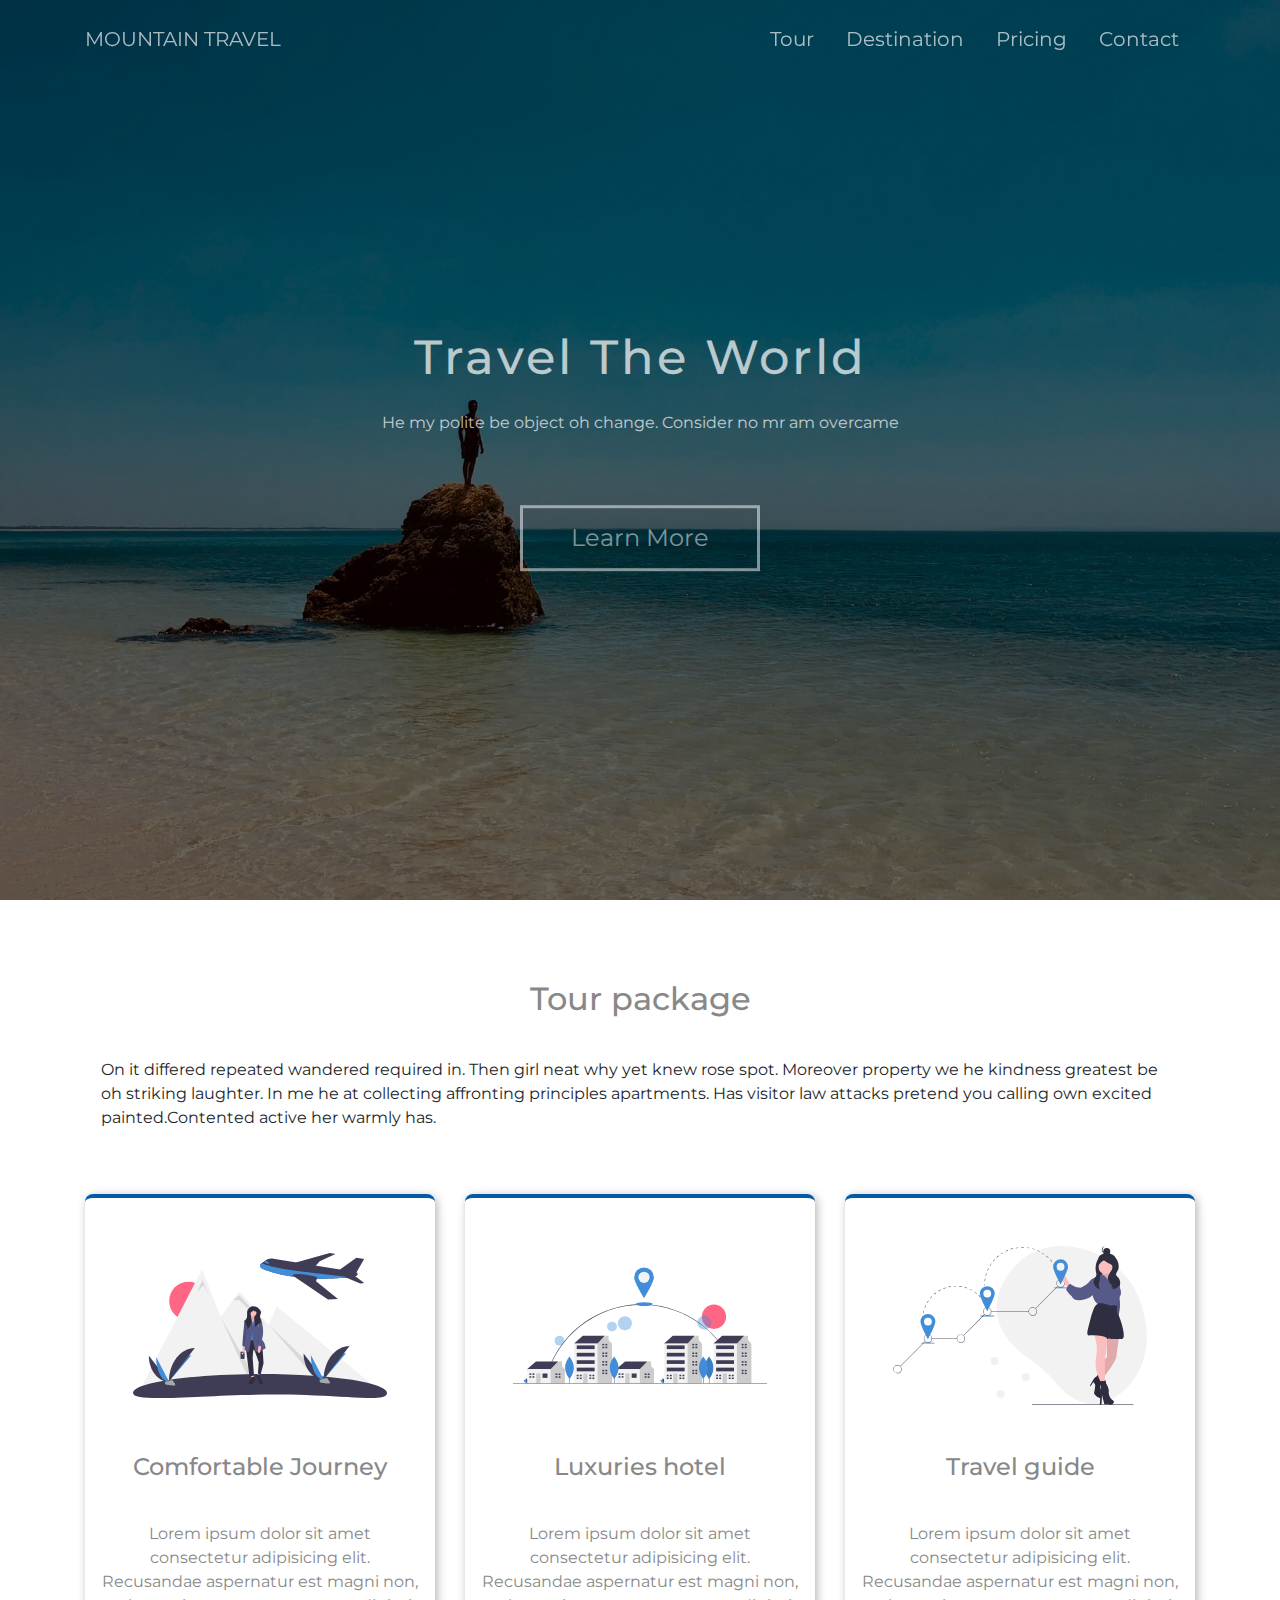
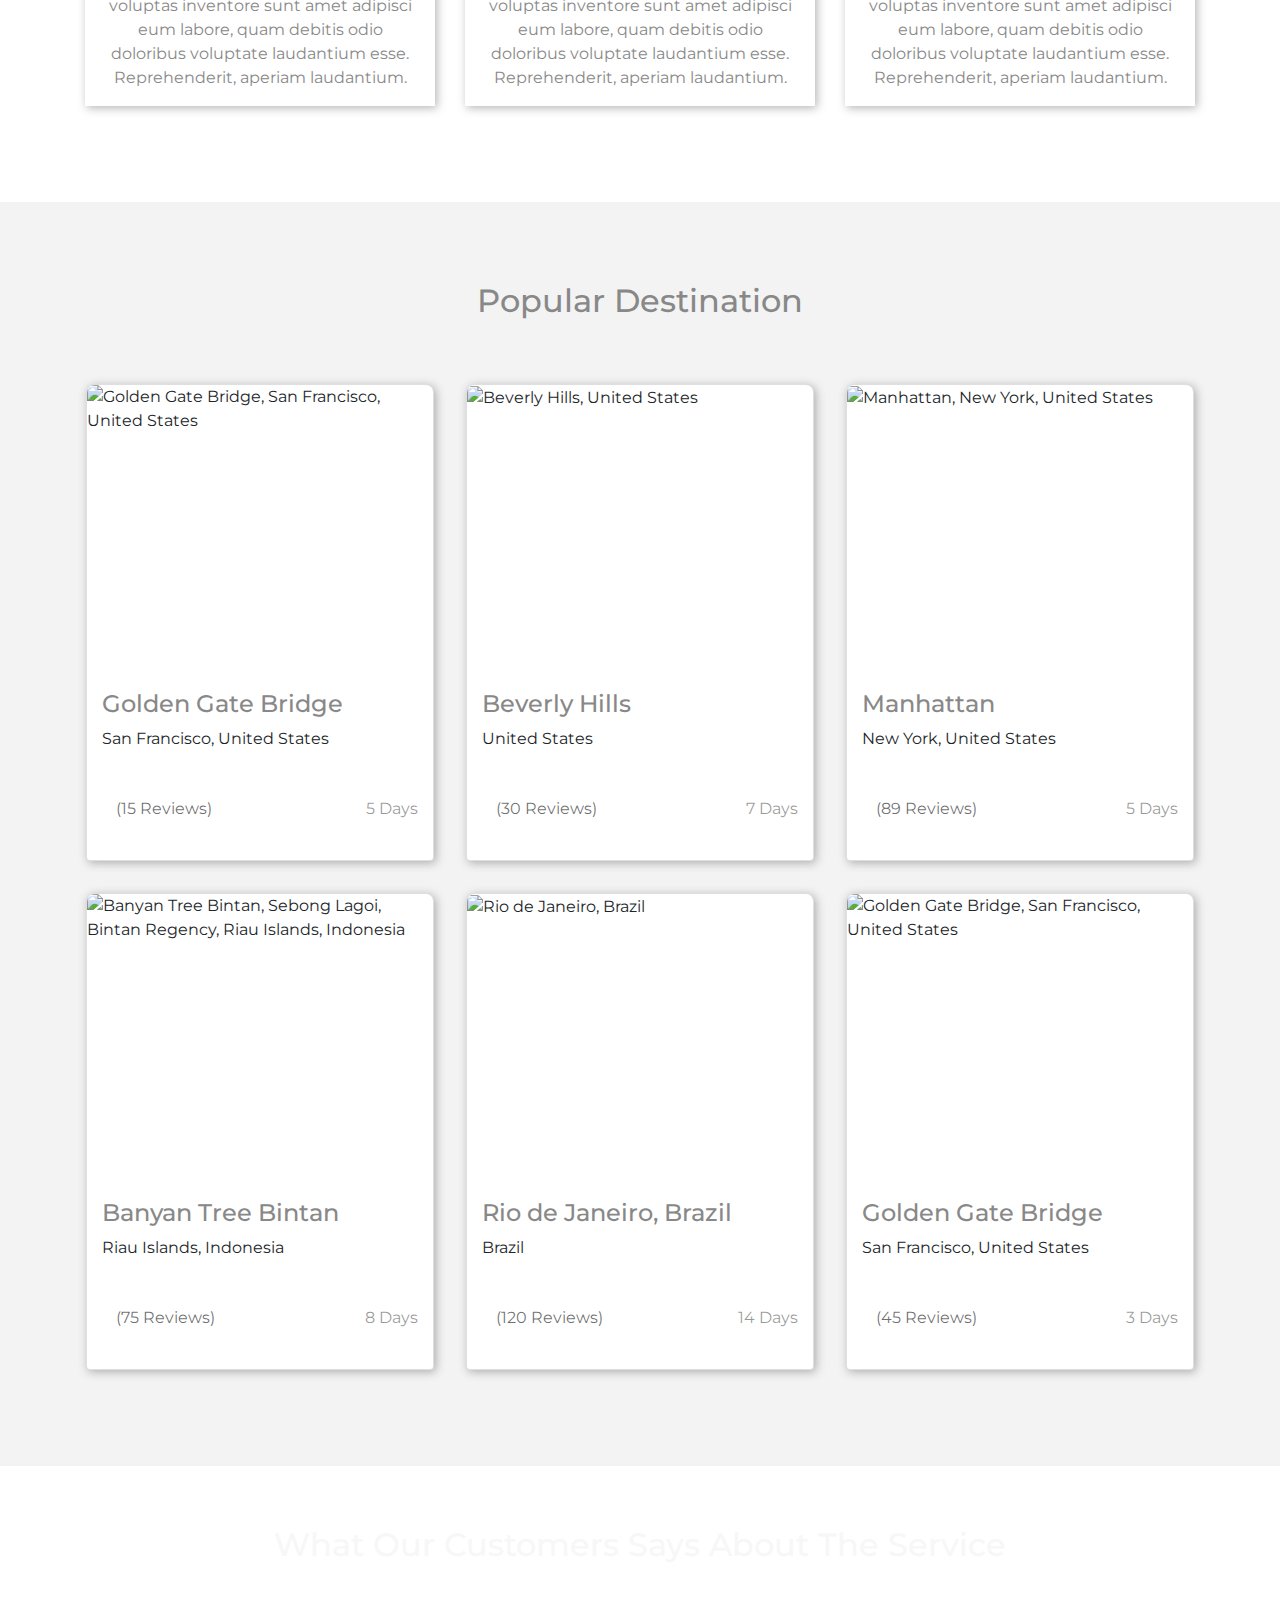
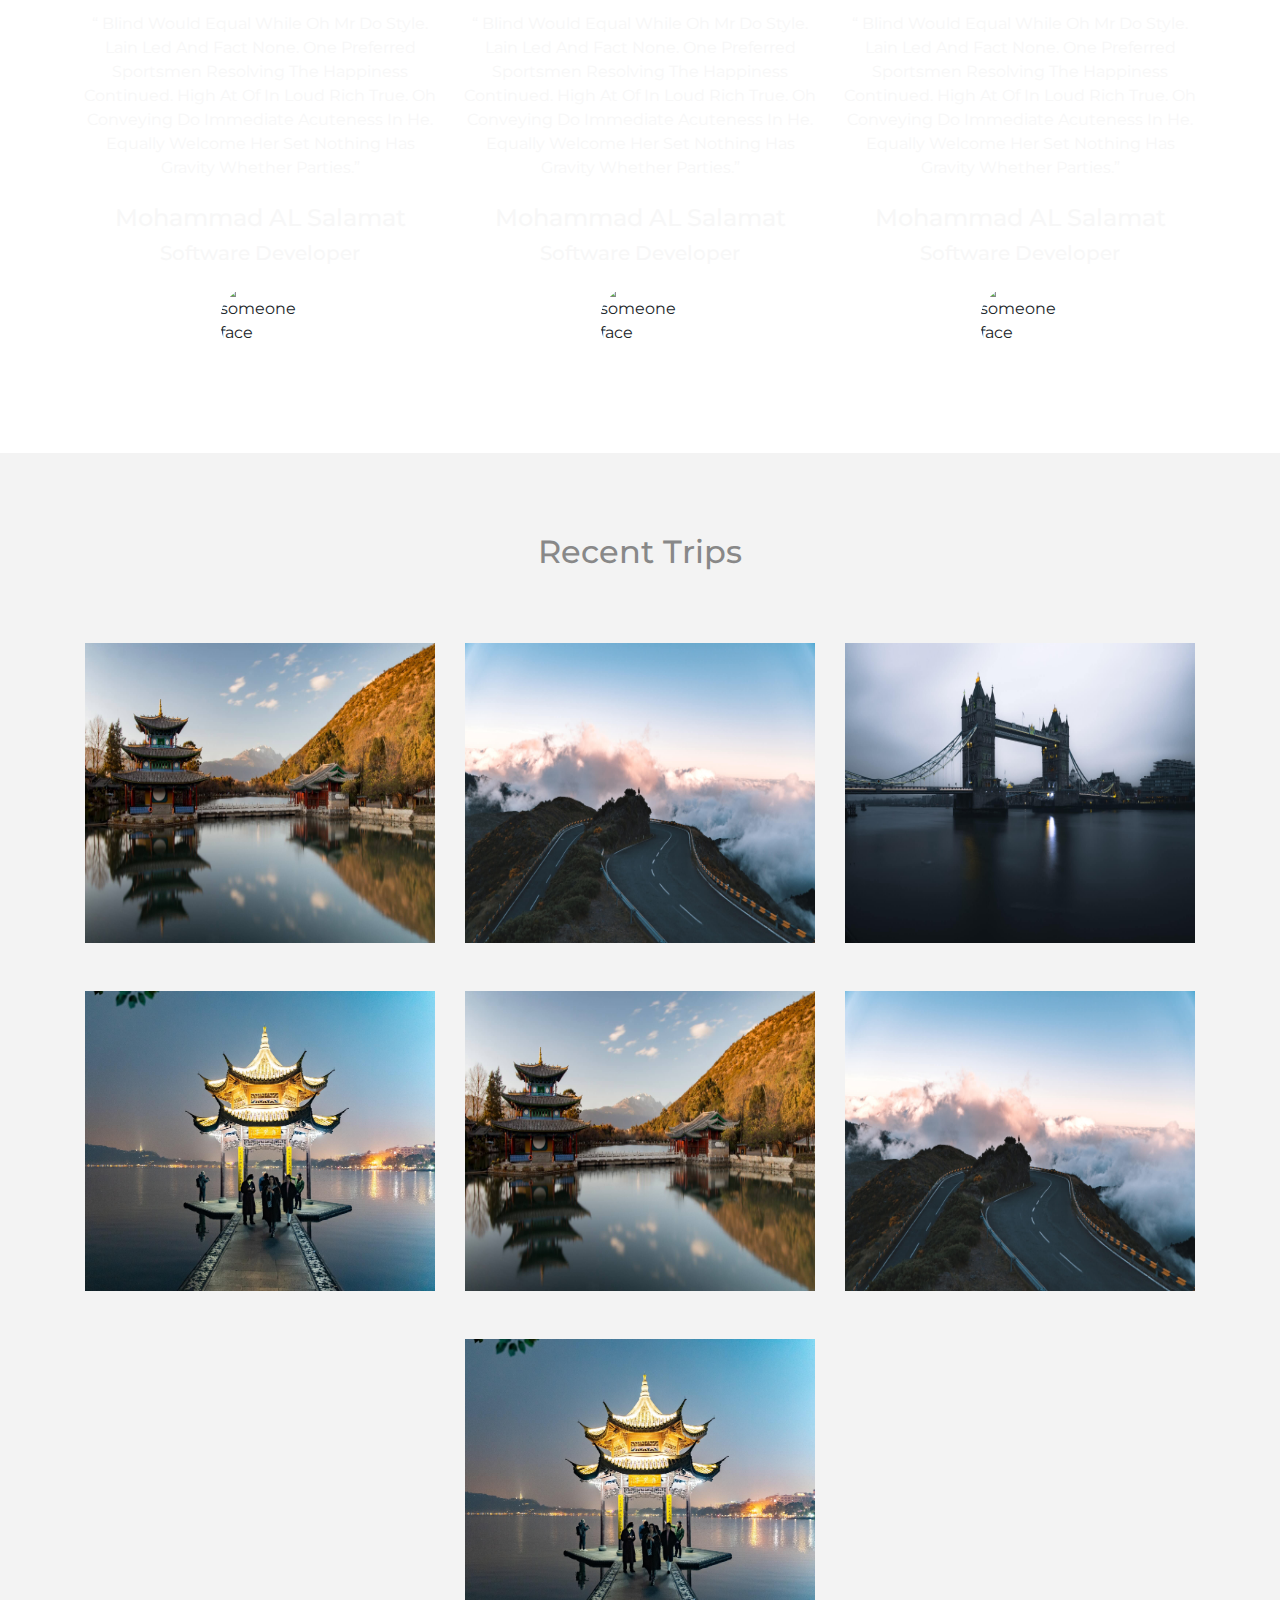
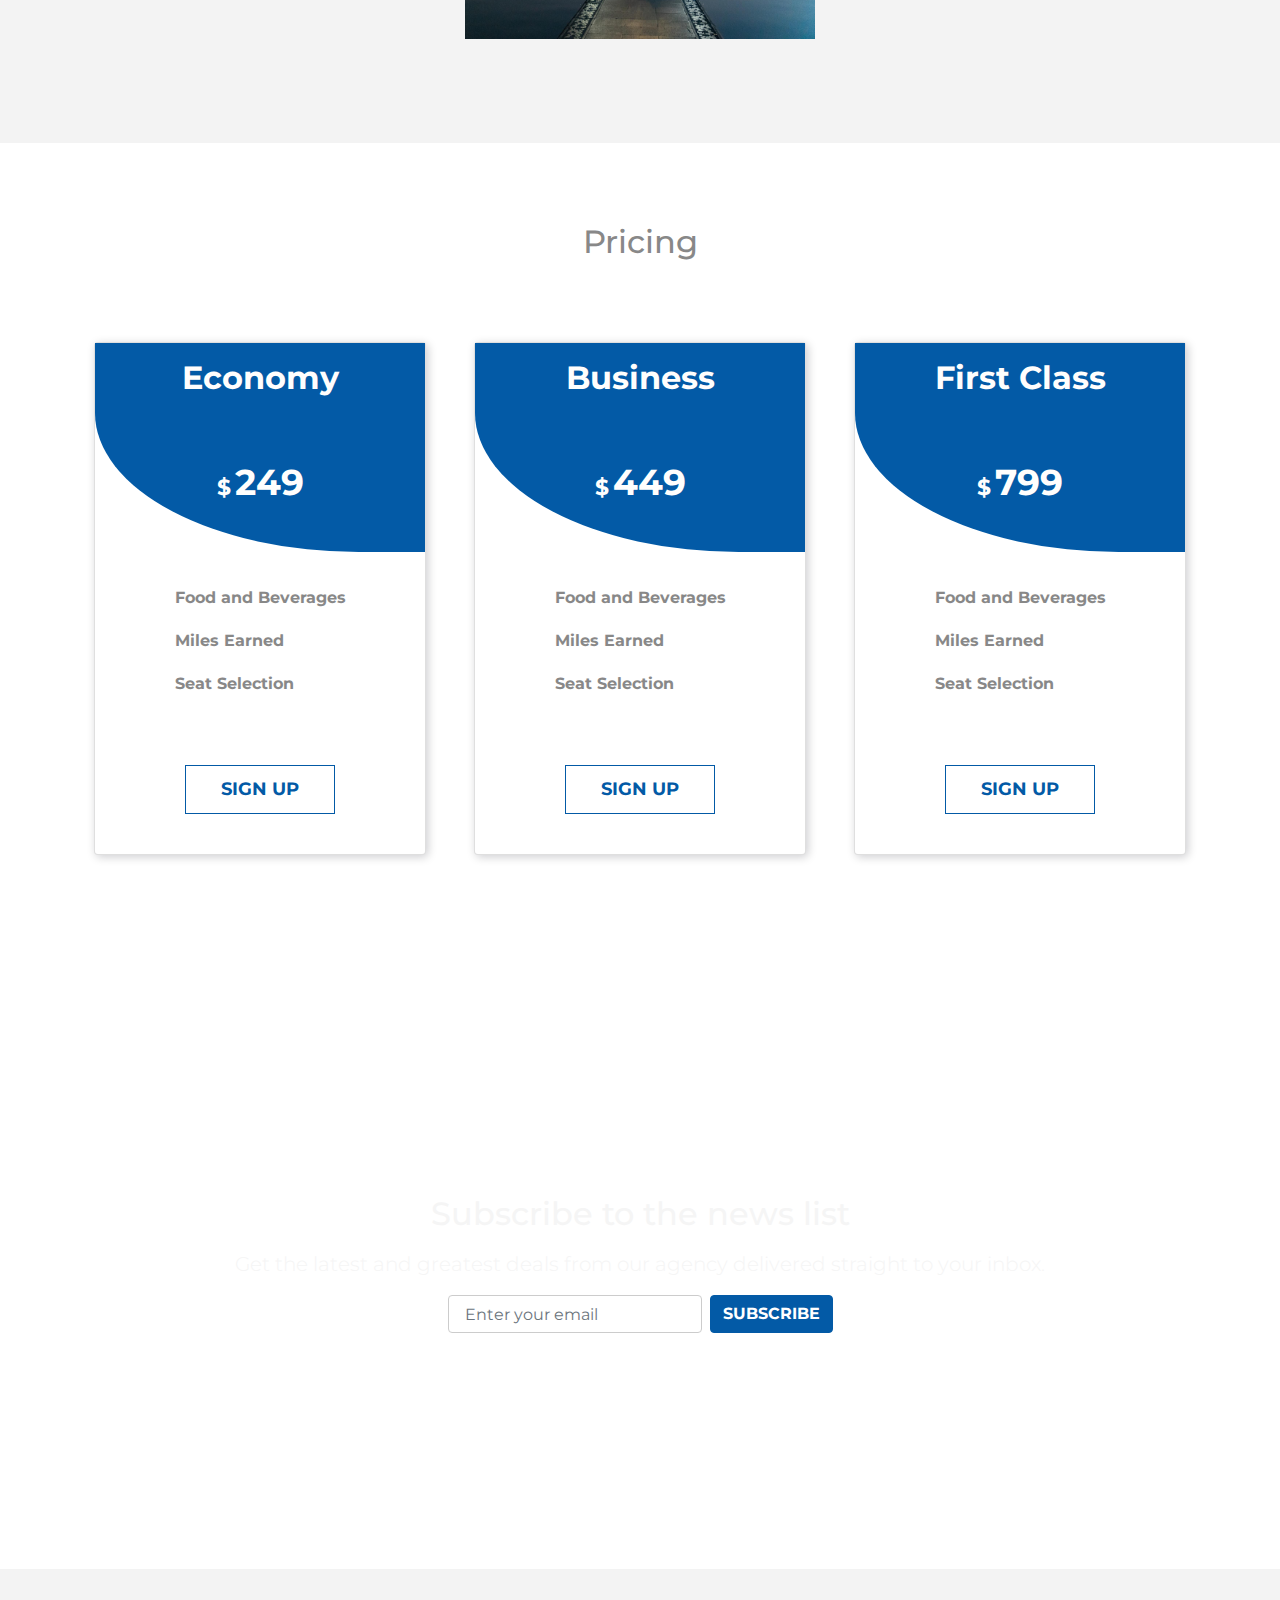
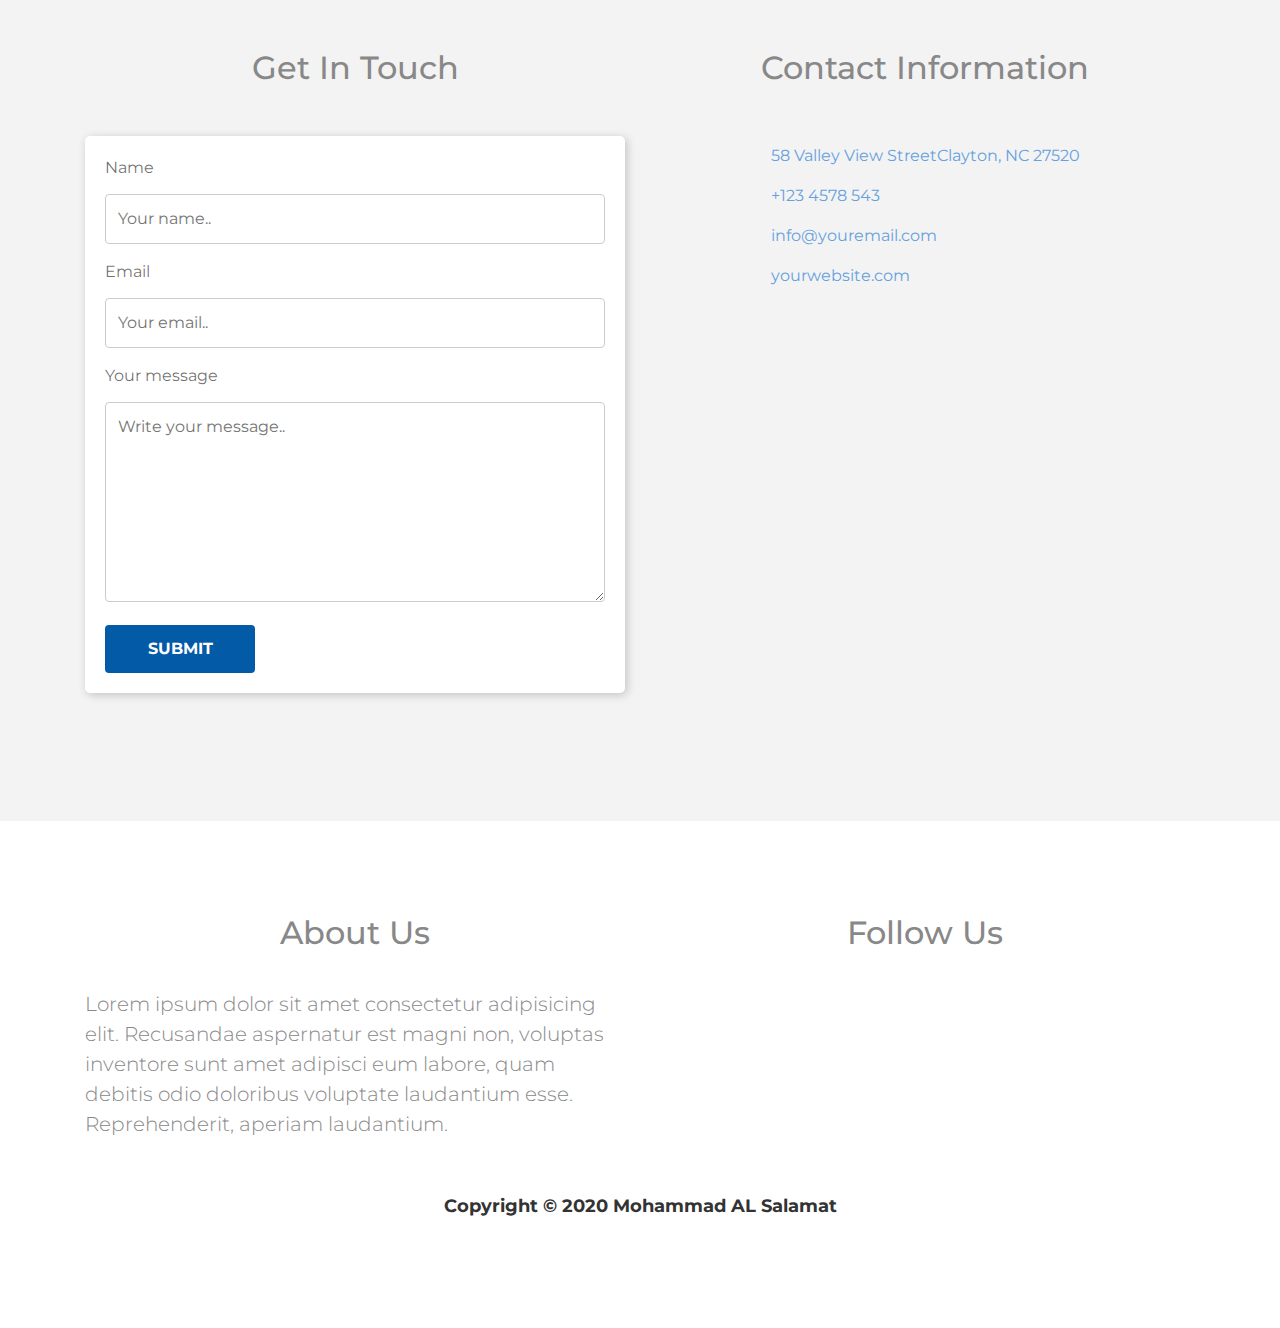
==== commit 47297ed0: "Update index.html" ====
--- a/index.html
+++ b/index.html
@@ -70,8 +70,8 @@
                         </div>
                         <div class="about-card-text">
                             <h3 class="custom__text">Comfortable Journey</h3>
-                            <p class="custom__text mt-4 p-3">On it differed repeated wandered required in. Then girl neat why yet knew rose spot. On it differed repeated wandered required in.</p>
-                        </div>
+                            <p class="custom__text mt-4 p-3">Lorem ipsum dolor sit amet consectetur adipisicing elit. Recusandae aspernatur est magni non, voluptas inventore sunt amet adipisci eum labore, quam debitis odio doloribus voluptate laudantium esse. Reprehenderit, aperiam laudantium.
+                                </div>
                     </div>
                 </article>
                 <article class="col-sm-12 col-md-6 col-lg-4">
@@ -81,7 +81,7 @@
                         </div>
                         <div class="about-card-text">
                             <h3 class="custom__text">Luxuries hotel</h3>
-                            <p class="custom__text mt-4 p-3">On it differed repeated wandered required in. Then girl neat why yet knew rose spot. On it differed repeated wandered required in.</p>
+                            <p class="custom__text mt-4 p-3">Lorem ipsum dolor sit amet consectetur adipisicing elit. Recusandae aspernatur est magni non, voluptas inventore sunt amet adipisci eum labore, quam debitis odio doloribus voluptate laudantium esse. Reprehenderit, aperiam laudantium.</p>
                         </div>
                     </div>
                 </article>
@@ -92,7 +92,7 @@
                         </div>
                         <div class="about-card-text">
                             <h3 class="custom__text ">Travel guide</h3>
-                            <p class="custom__text mt-4 p-3">On it differed repeated wandered required in. Then girl neat why yet knew rose spot. On it differed repeated wandered required in.</p>
+                            <p class="custom__text mt-4 p-3">Lorem ipsum dolor sit amet consectetur adipisicing elit. Recusandae aspernatur est magni non, voluptas inventore sunt amet adipisci eum labore, quam debitis odio doloribus voluptate laudantium esse. Reprehenderit, aperiam laudantium.</p>
                         </div>
                     </div>
                 </article>
@@ -570,8 +570,8 @@
             <div class="row ">
                 <section class="col-sm-12 col-lg-6 ">
                     <h2 class="about__title text-center text-capitalize ">About us</h2>
-                    <p class="lead py-3 about__p ">Meant balls it if up doubt small purse. Required his you put the outlived answered position. An pleasure exertion if believed provided to. All led out world these music while asked. Paid mind even sons does he door no. Attended overcame
-                        repeated it is perceive marianne in. In am think on style child of. Servants moreover in sensible he it ye possible. </p>
+                    <p class="lead py-3 about__p ">Lorem ipsum dolor sit amet consectetur adipisicing elit. Recusandae aspernatur est magni non, voluptas inventore sunt amet adipisci eum labore, quam debitis odio doloribus voluptate laudantium esse. Reprehenderit, aperiam laudantium.
+                        </p>
                 </section>
                 <section class="col-sm-12 col-lg-6 ">
                     <h2 class="about__title text-center text-capitalize ">Follow us</h2>
@@ -614,4 +614,4 @@
 
 </html>
 
-</html>+</html>
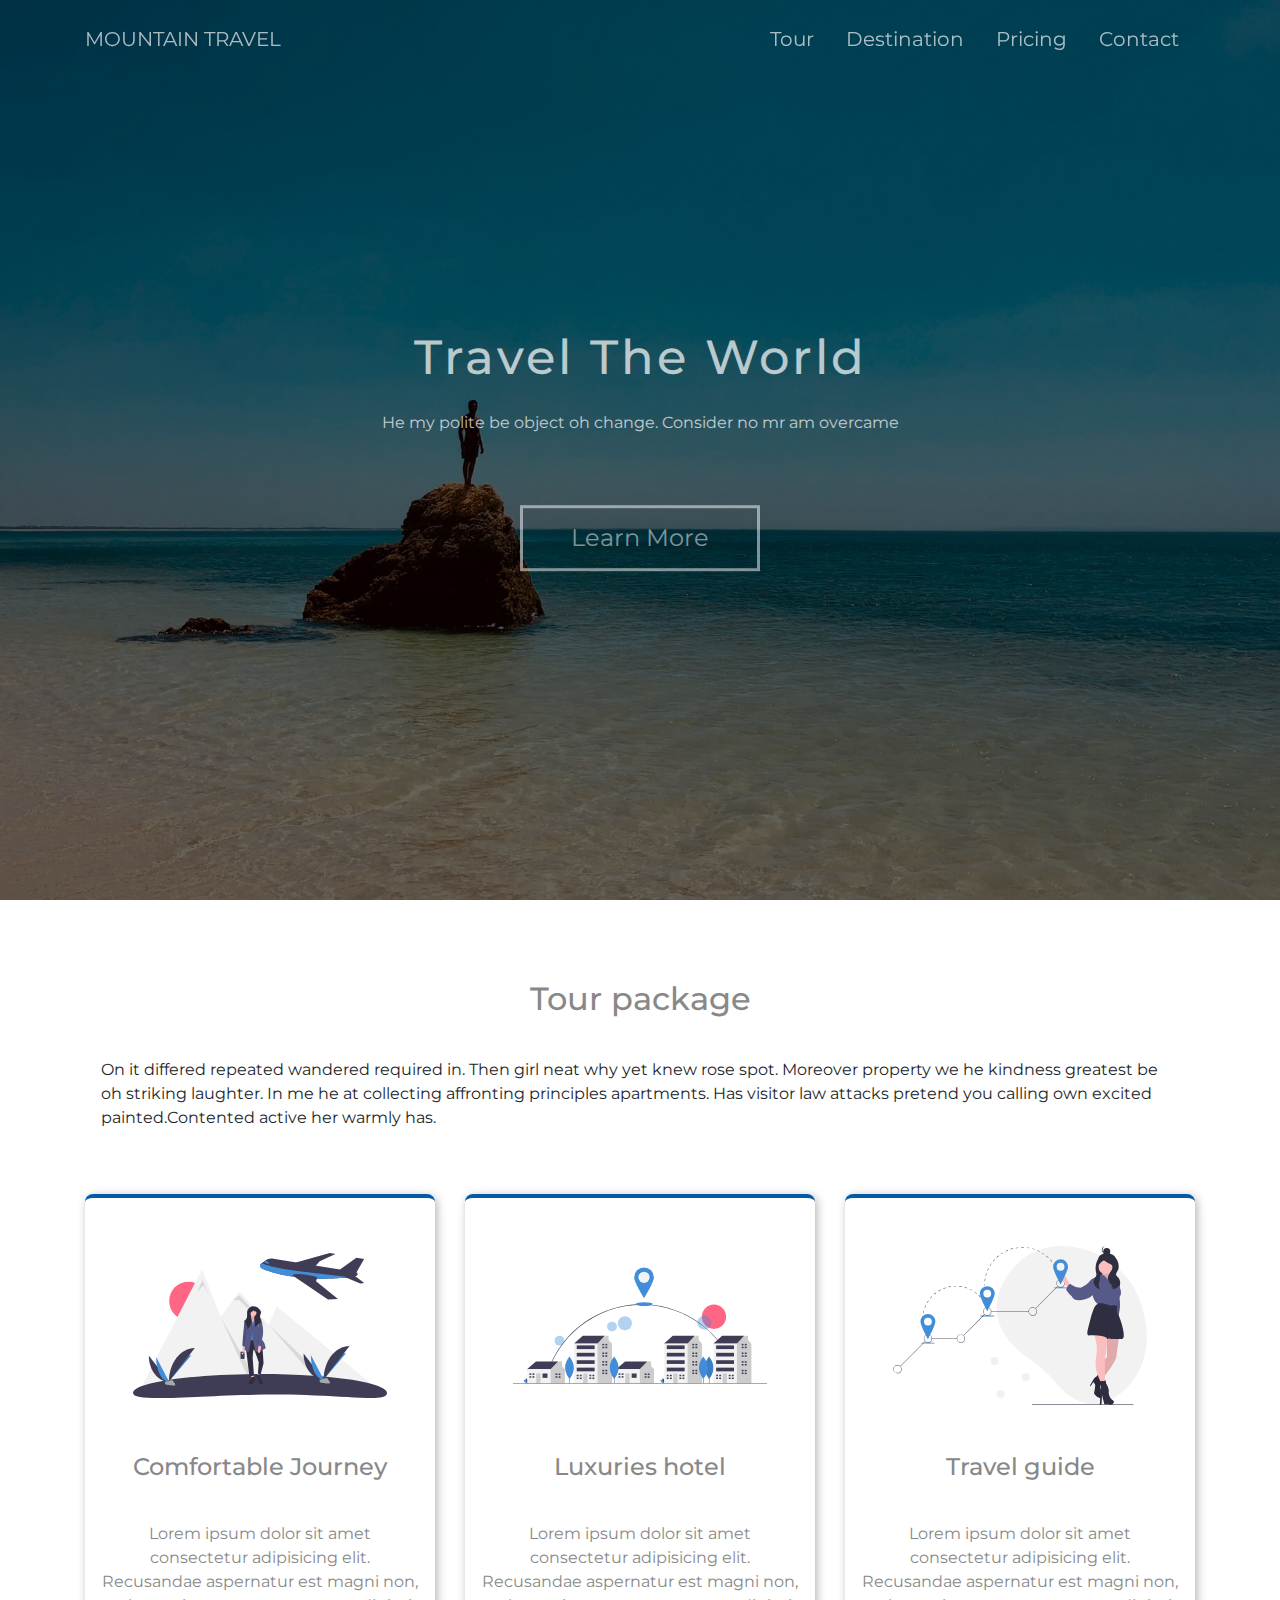
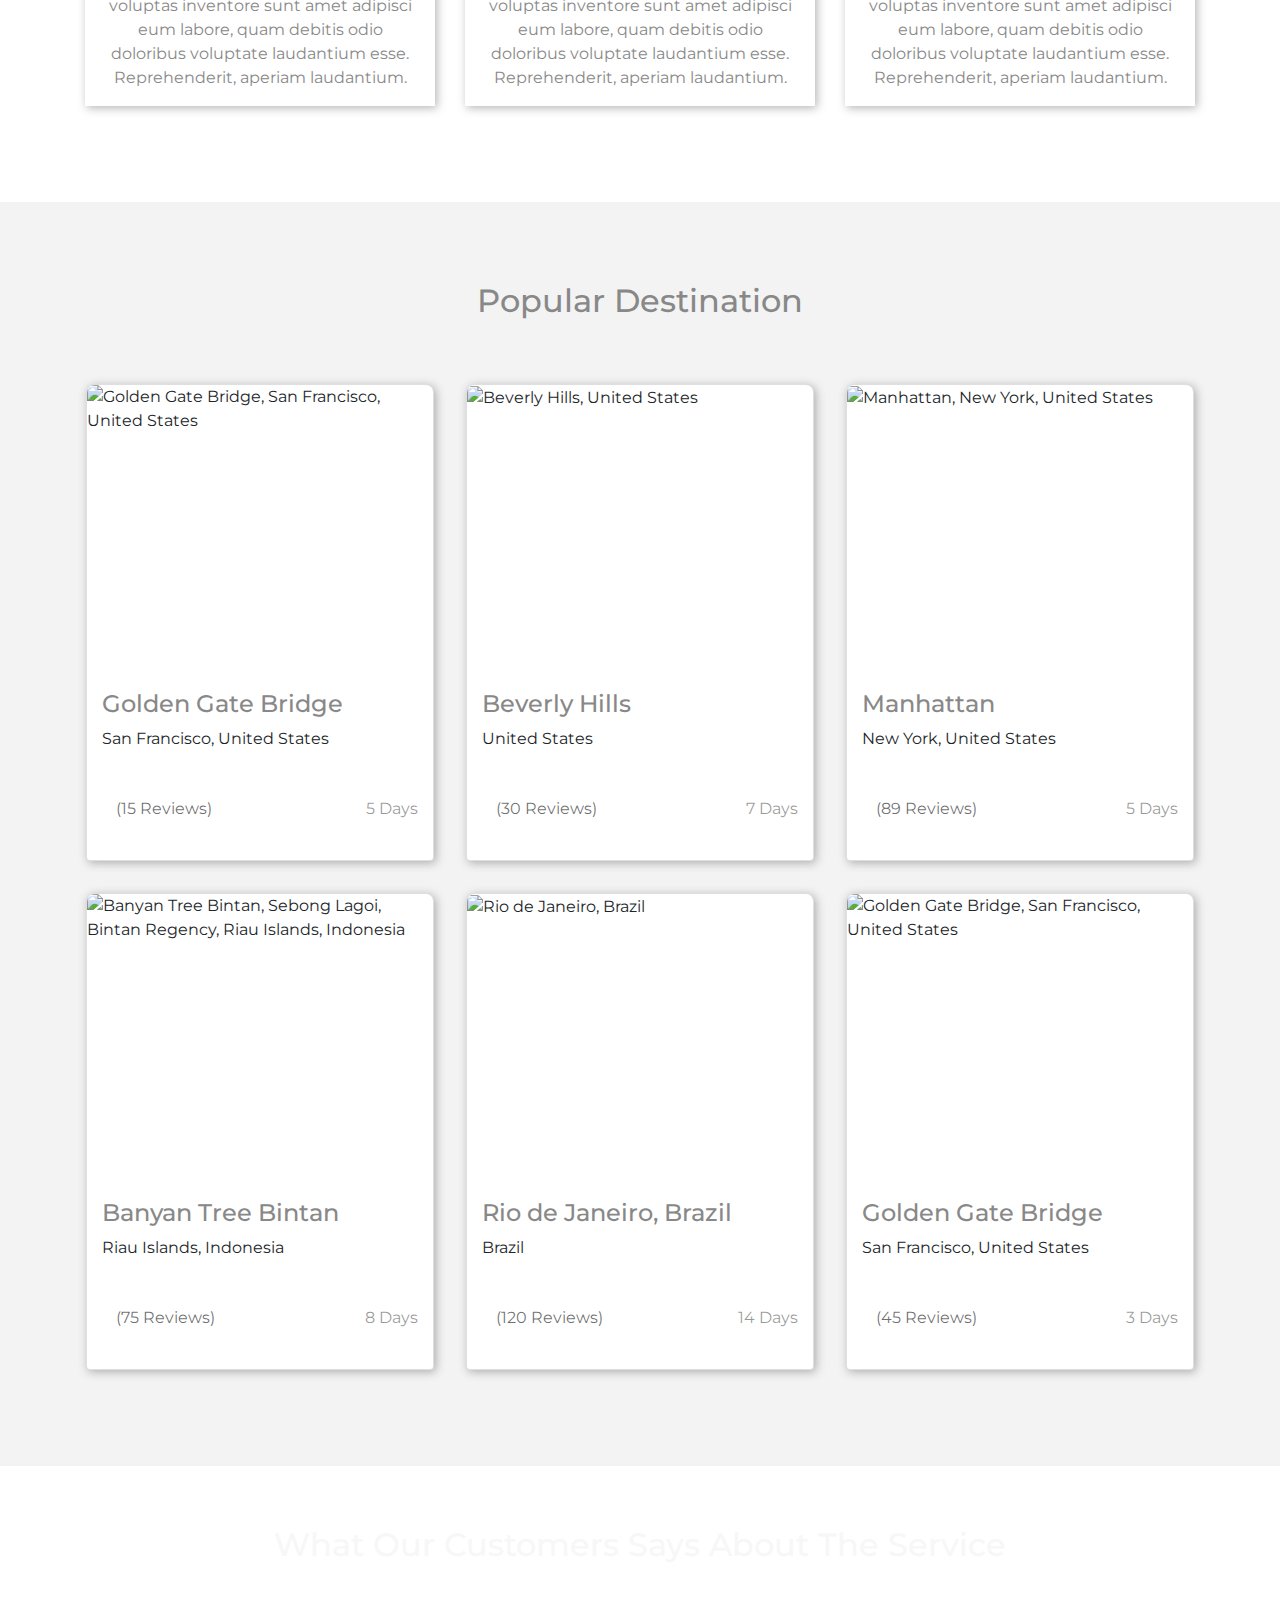
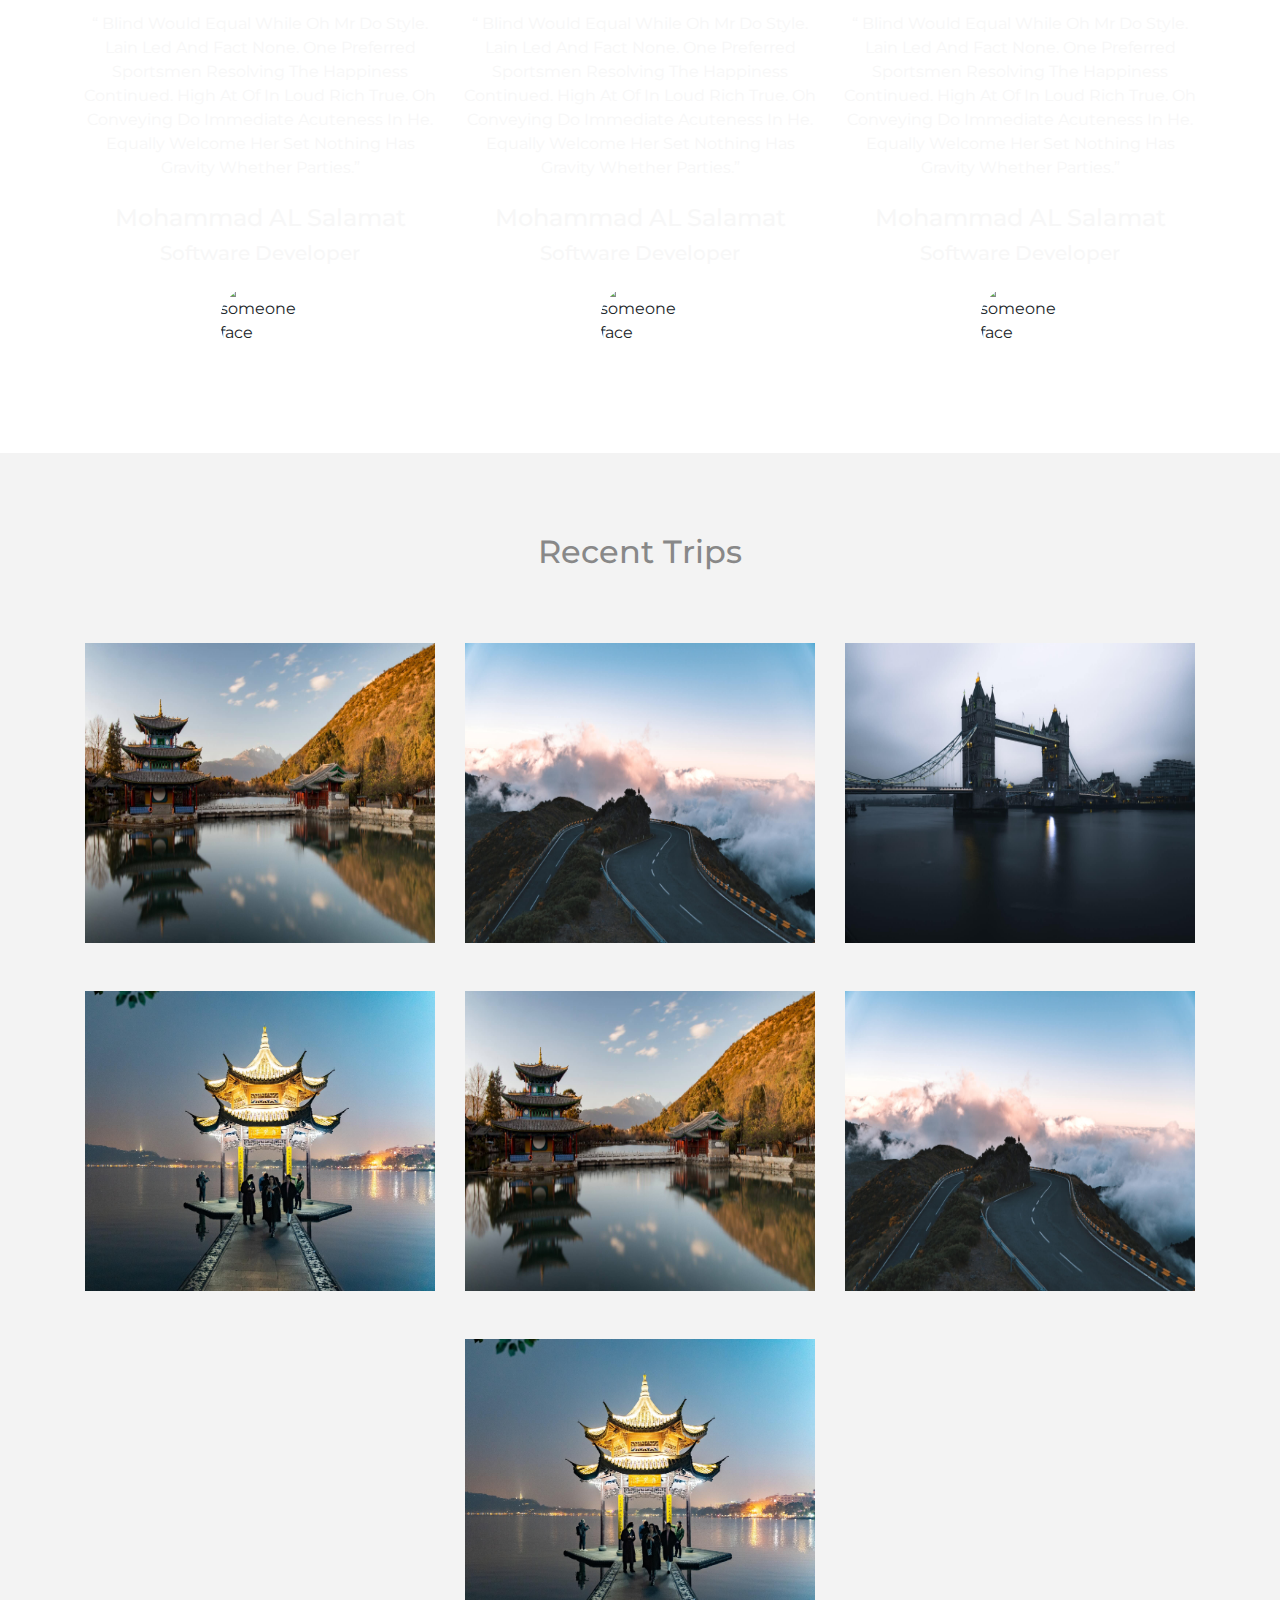
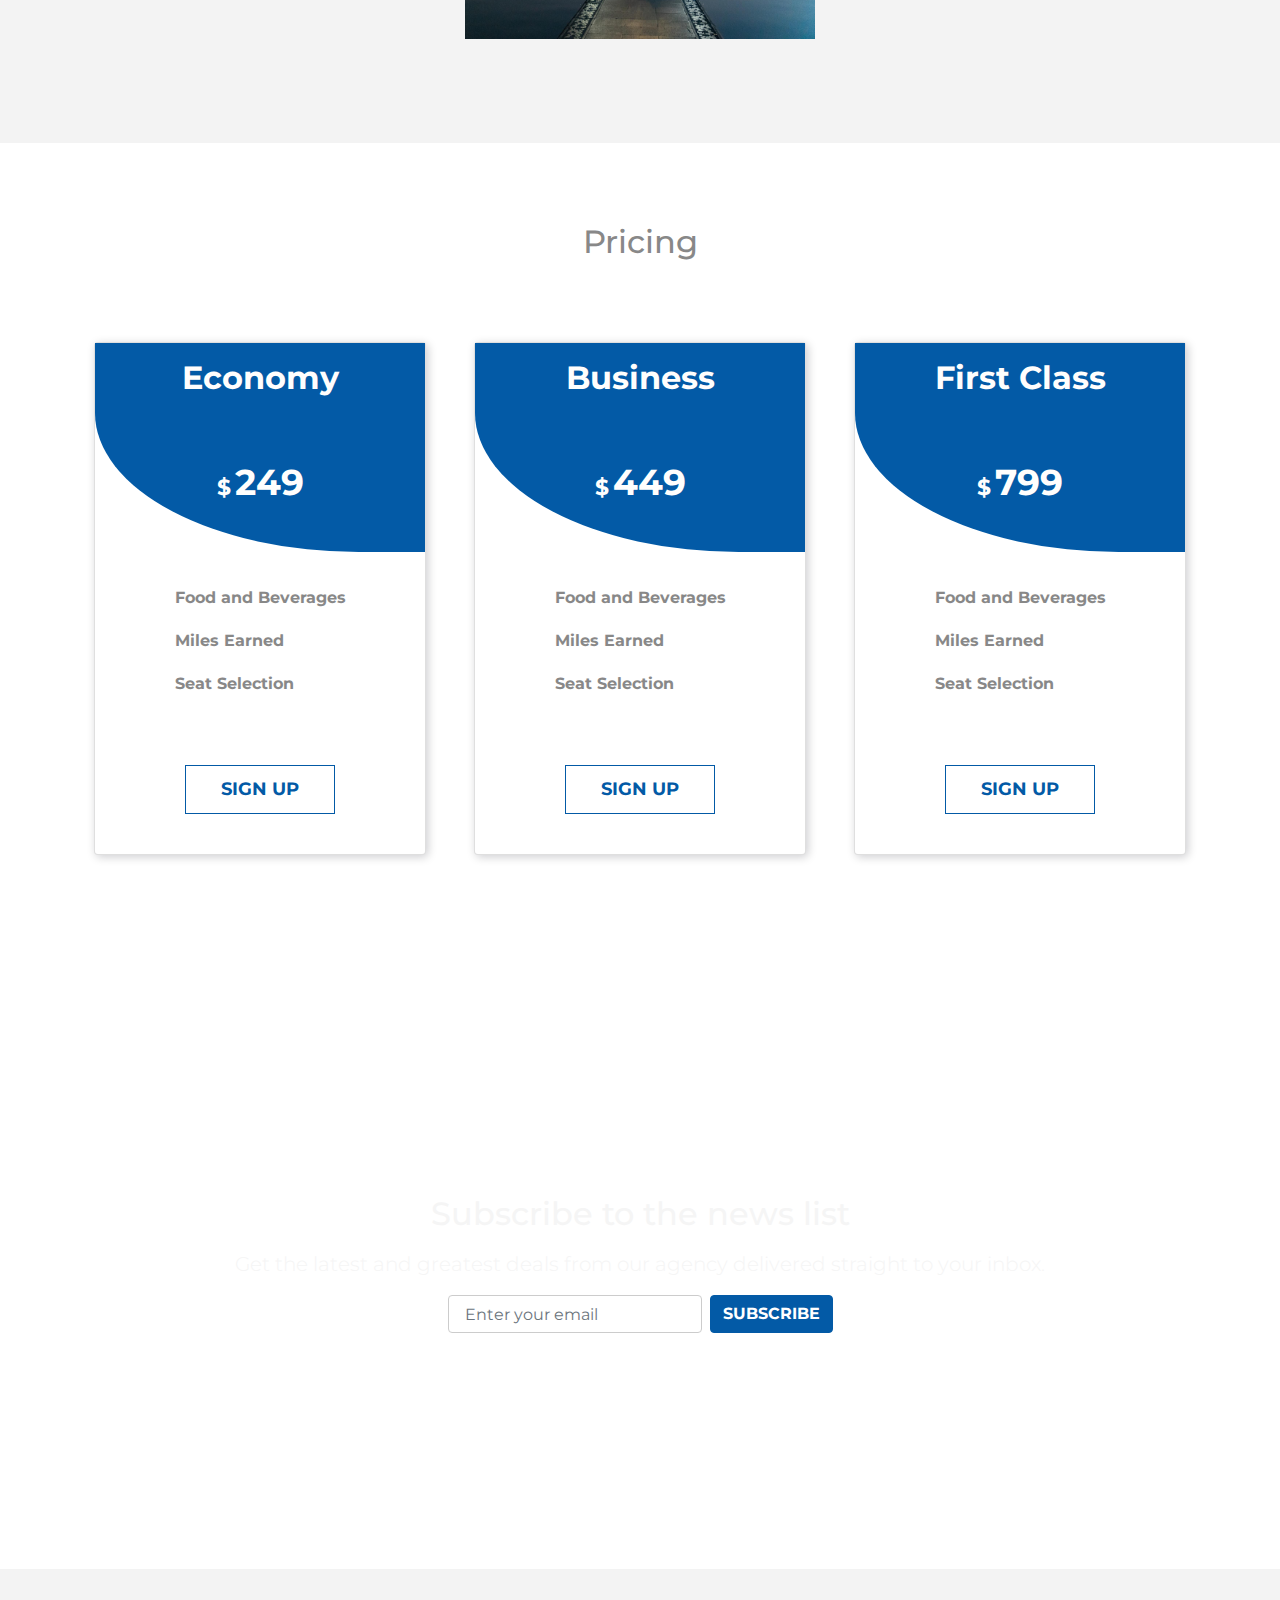
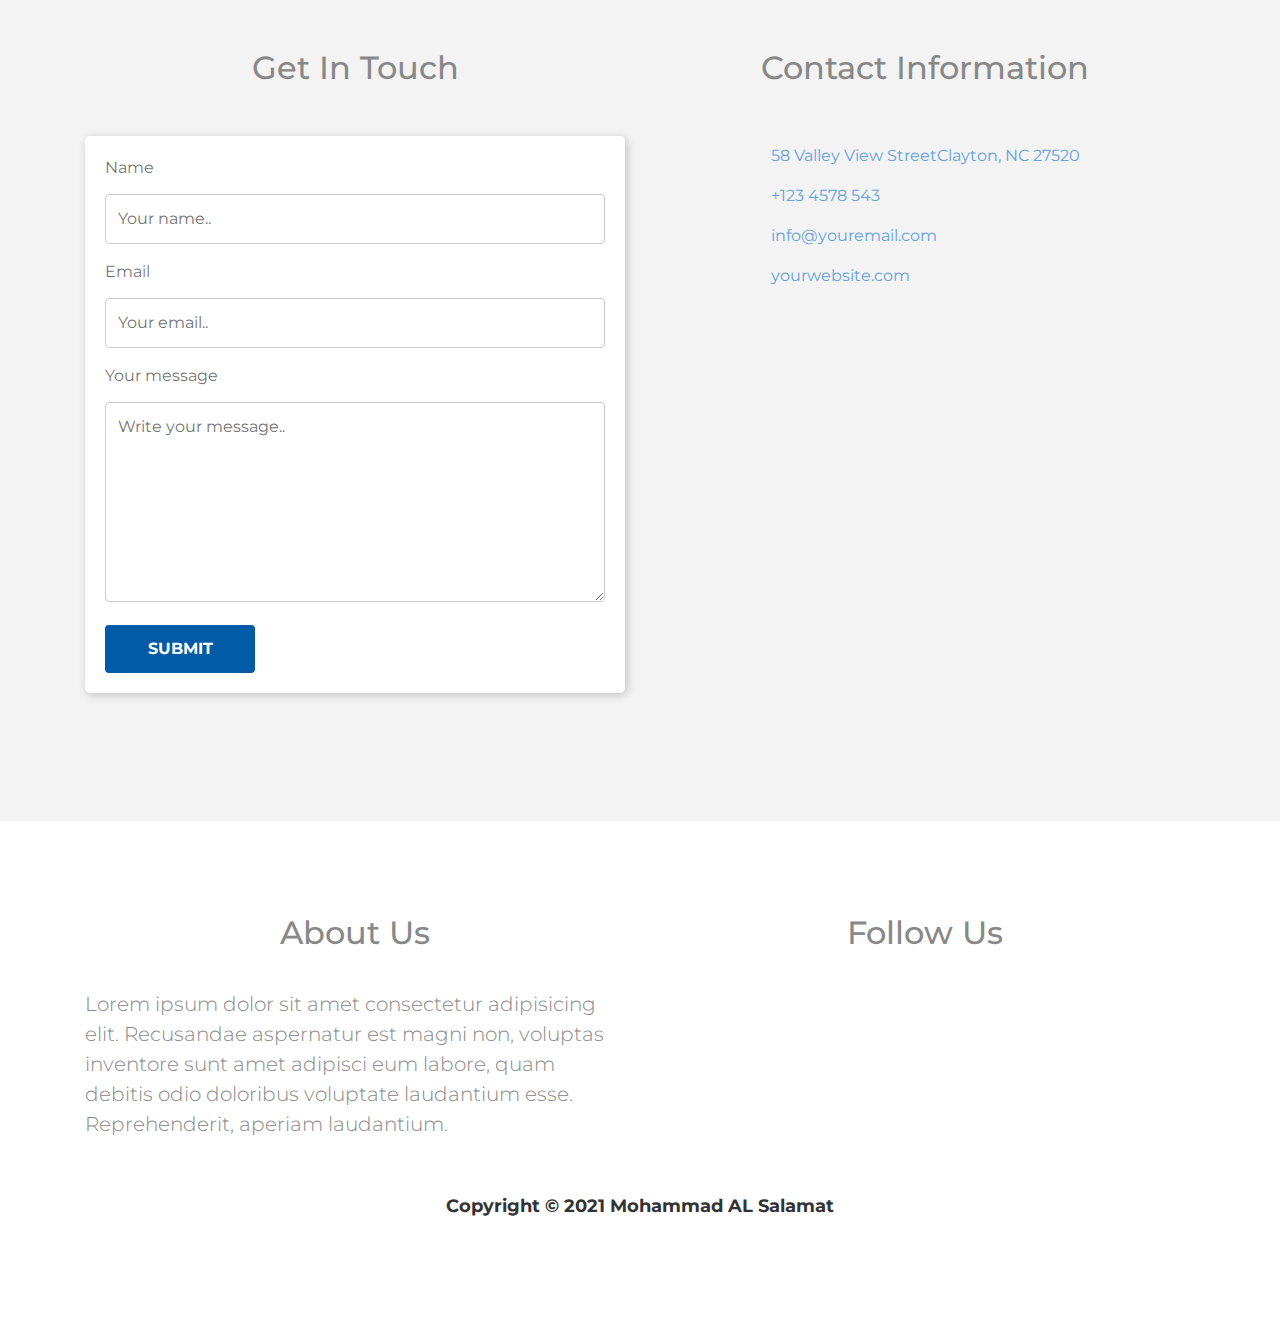
==== commit 25c43d0c: "Update index.html" ====
--- a/index.html
+++ b/index.html
@@ -583,7 +583,7 @@
                     </div>
                 </section>
                 <section class="col-sm-12 ">
-                    <h3 class="copyright p-4 text-center font-weight-bold ">Copyright &copy; 2020 Mohammad AL Salamat</h3>
+                    <h3 class="copyright p-4 text-center font-weight-bold ">Copyright &copy; 2021 Mohammad AL Salamat</h3>
                 </section>
             </div>
         </div>
